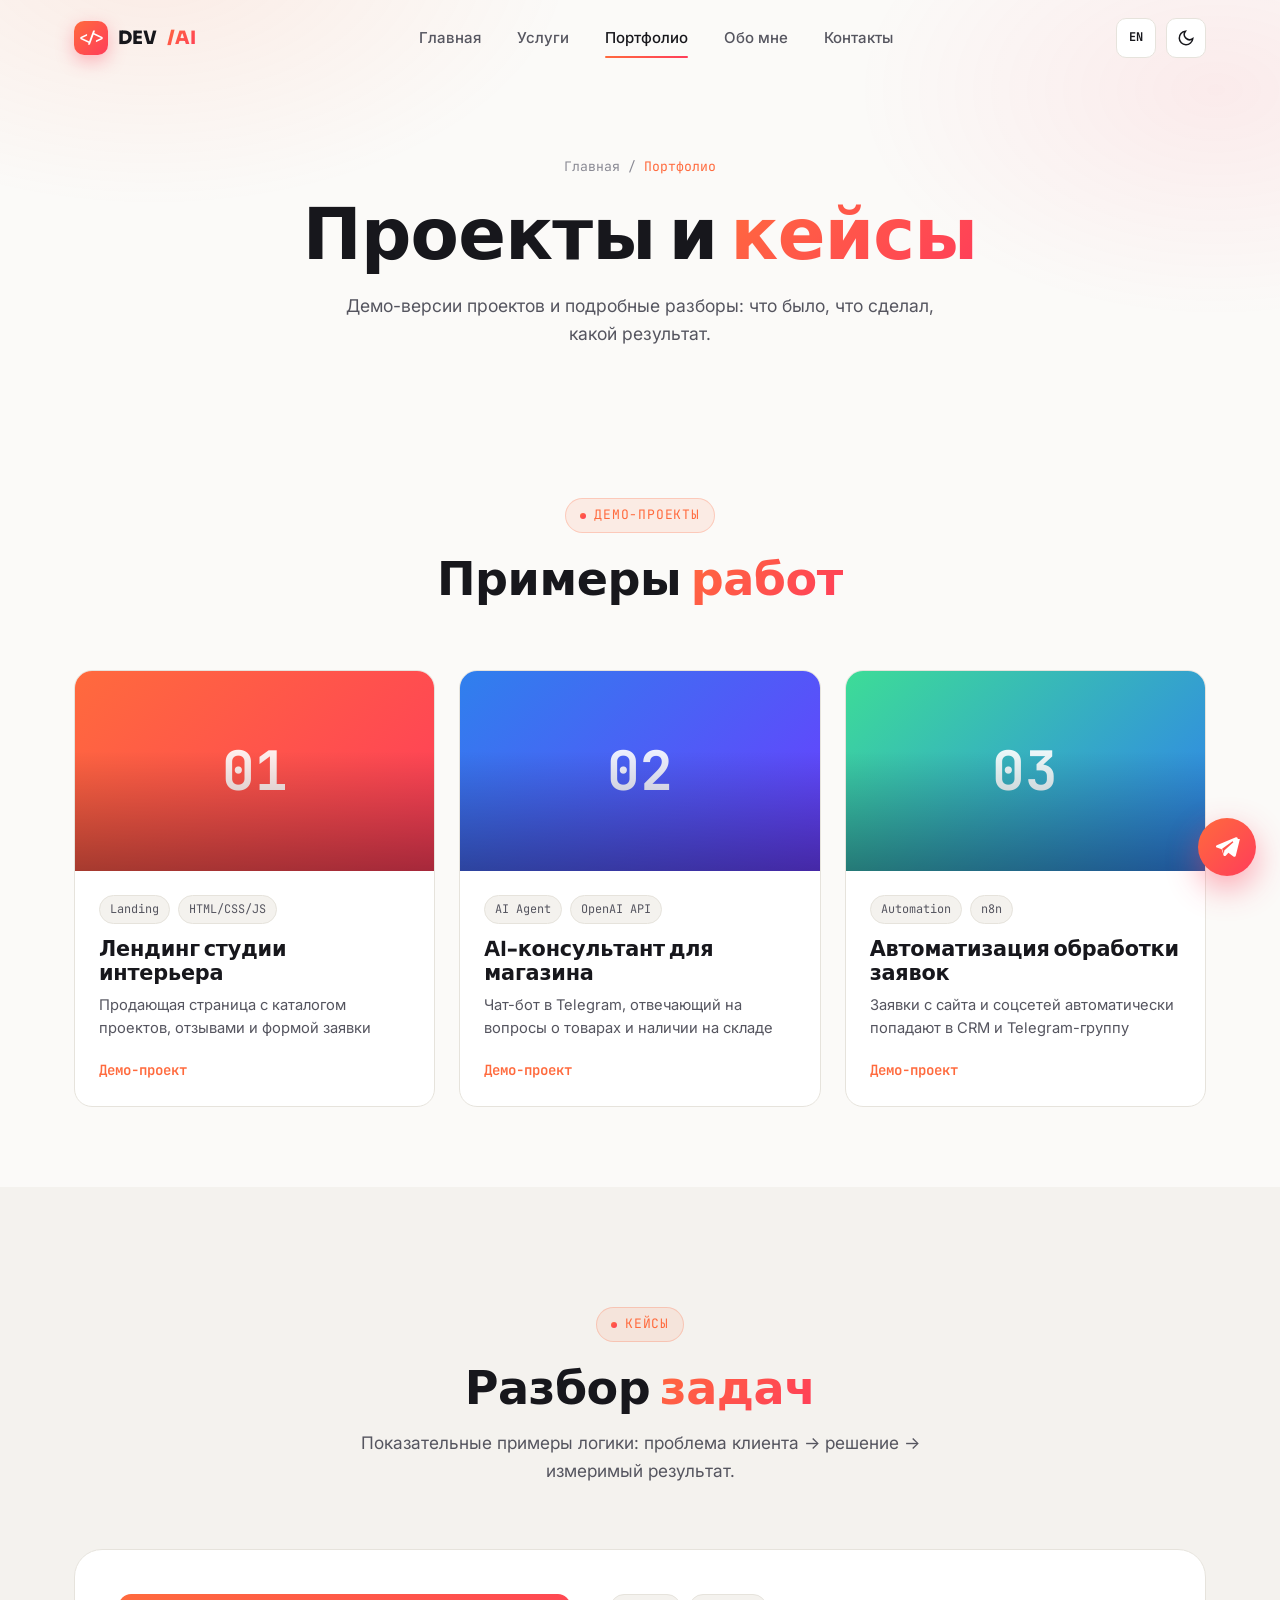
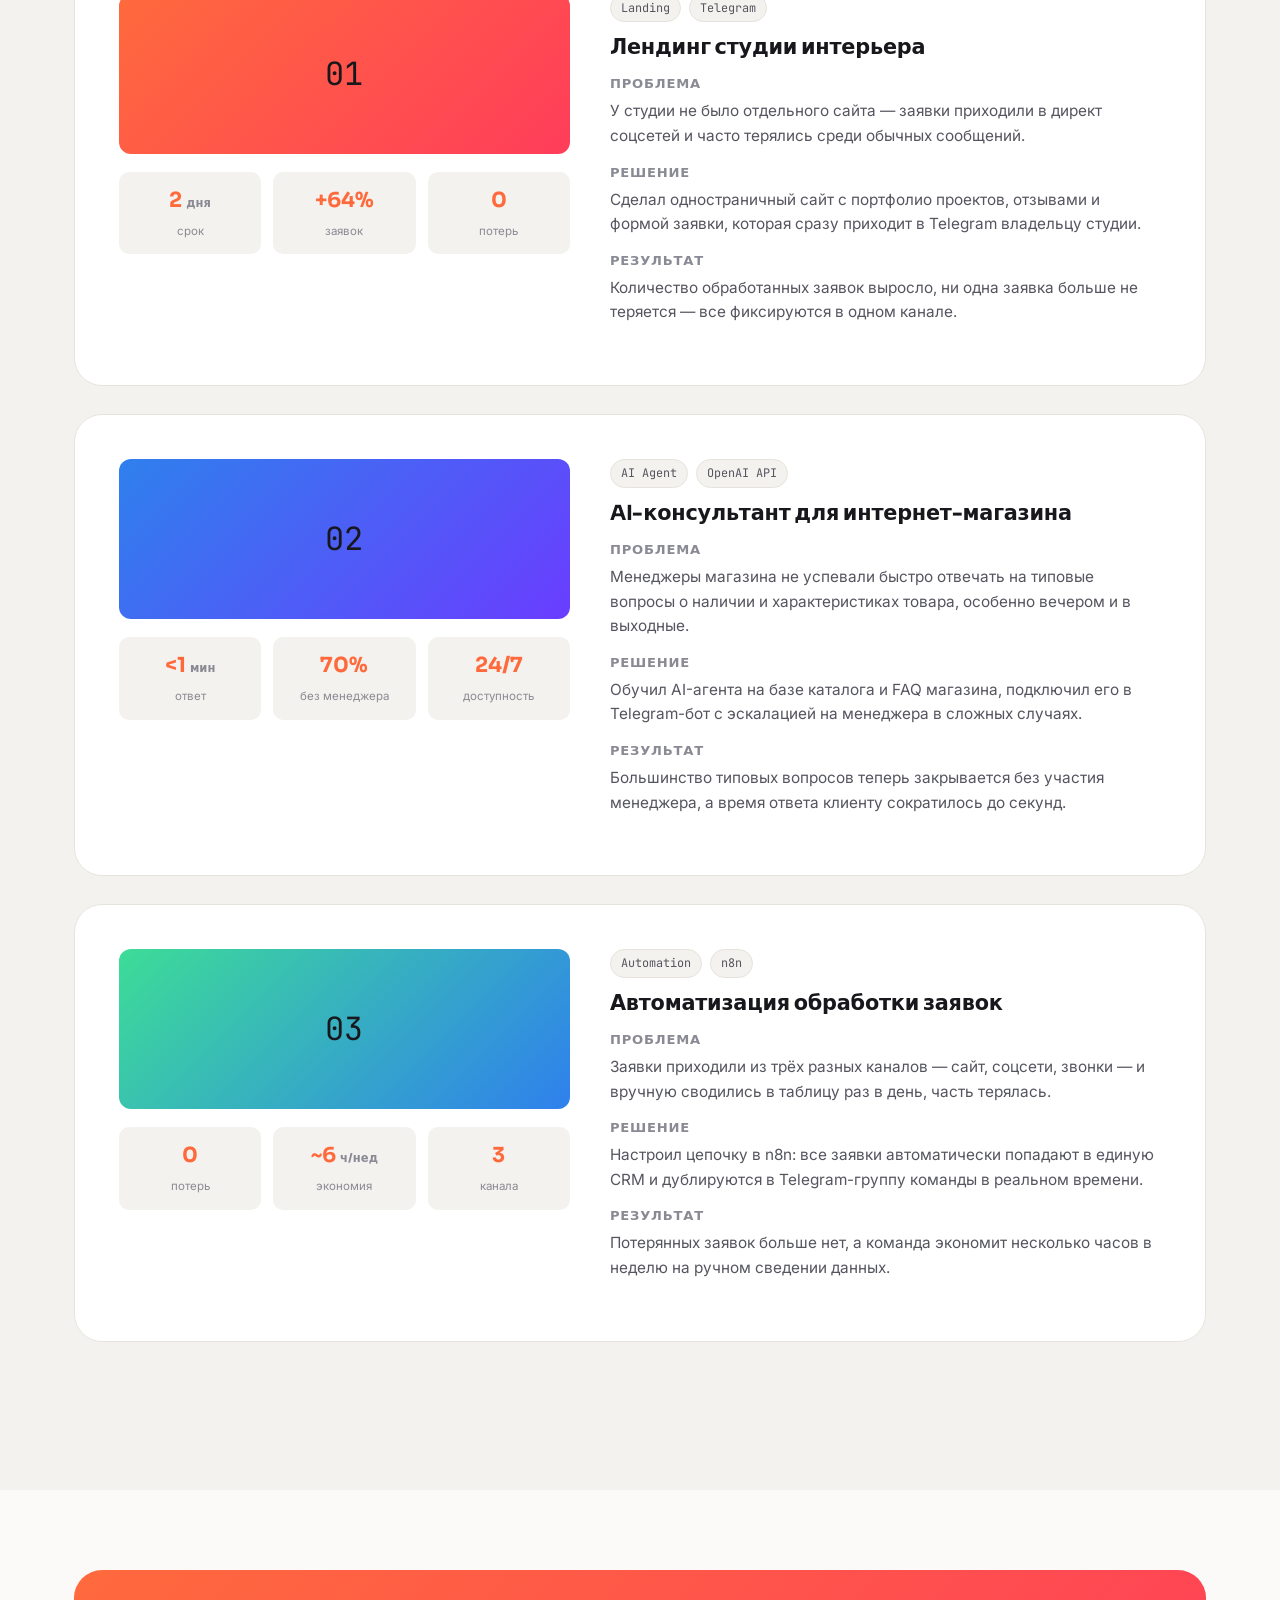
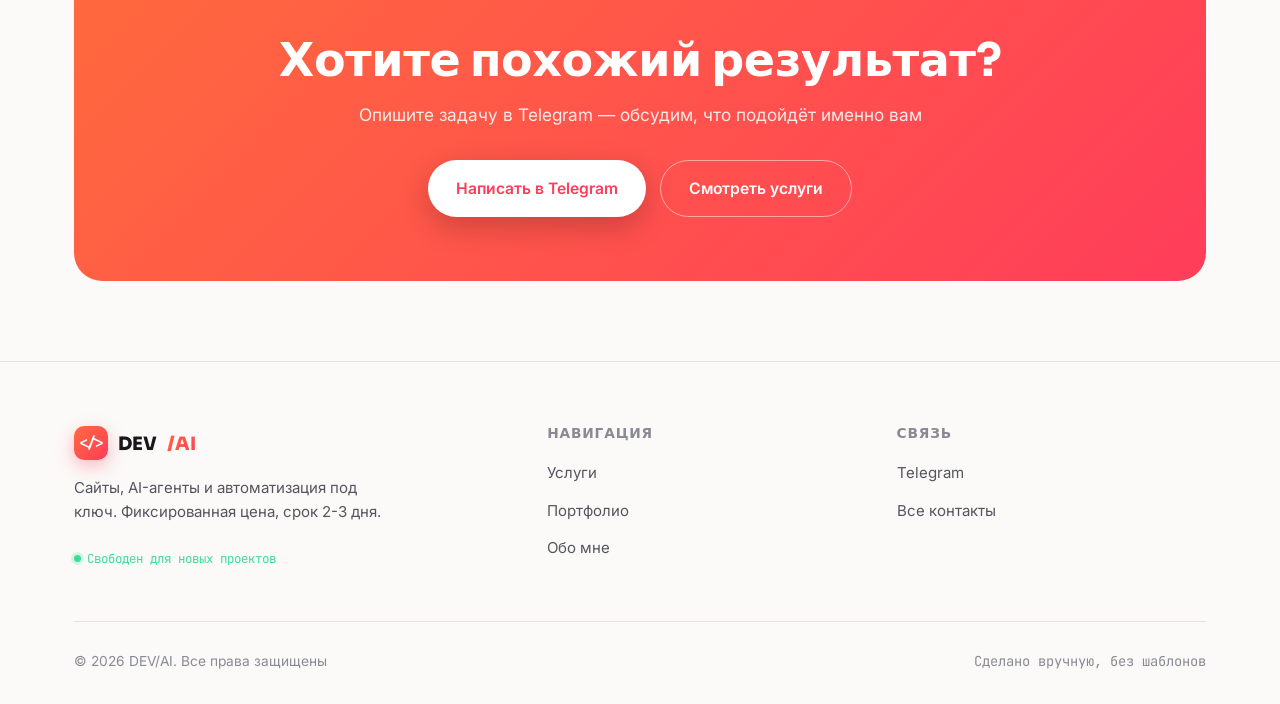
==== portfolio.html @ 5e4bbd4a "Add files via upload" ====
<!DOCTYPE html>
<html lang="ru">
<head>
<meta charset="UTF-8">
<meta name="viewport" content="width=device-width, initial-scale=1.0">
<title data-title-ru="Портфолио | Проекты и кейсы" data-title-en="Portfolio | Projects & Case Studies">Портфолио | Проекты и кейсы</title>
<meta name="description" content="Демо-проекты и кейсы: лендинги, AI-агенты и автоматизация. Что было — что сделали — какой результат." data-desc-ru="Демо-проекты и кейсы: лендинги, AI-агенты и автоматизация. Что было — что сделали — какой результат." data-desc-en="Demo projects and case studies: landing pages, AI agents and automation. Before, solution, and result.">
<meta property="og:title" content="Портфолио проектов">
<meta property="og:description" content="Лендинги, AI-агенты и автоматизация — с результатами.">
<meta property="og:type" content="website">
<meta property="og:image" content="favicon.svg">
<link rel="icon" href="favicon.svg" type="image/svg+xml">
<link rel="preconnect" href="https://fonts.googleapis.com">
<link rel="preconnect" href="https://fonts.gstatic.com" crossorigin>
<link rel="stylesheet" href="style.css">
</head>
<body class="lang-ru">

<!-- ================= NAV ================= -->
<header class="nav">
  <div class="container nav-inner">
    <a href="index.html" class="logo"><span class="logo-mark">&lt;/&gt;</span>DEV<span class="text-gradient">/AI</span></a>
    <nav class="nav-links">
      <a href="index.html"><span data-lang-block class="lang-ru">Главная</span><span data-lang-block class="lang-en">Home</span></a>
      <a href="services.html"><span data-lang-block class="lang-ru">Услуги</span><span data-lang-block class="lang-en">Services</span></a>
      <a href="portfolio.html" class="active"><span data-lang-block class="lang-ru">Портфолио</span><span data-lang-block class="lang-en">Portfolio</span></a>
      <a href="about.html"><span data-lang-block class="lang-ru">Обо мне</span><span data-lang-block class="lang-en">About</span></a>
      <a href="contacts.html"><span data-lang-block class="lang-ru">Контакты</span><span data-lang-block class="lang-en">Contacts</span></a>
    </nav>
    <div class="nav-actions">
      <button class="icon-btn" data-lang-toggle data-lang-btn aria-label="Switch language">EN</button>
      <button class="icon-btn" data-theme-toggle aria-label="Switch theme">
        <svg class="theme-icon-dark" viewBox="0 0 24 24" fill="none" stroke="currentColor" stroke-width="2"><circle cx="12" cy="12" r="4"/><path d="M12 2v2M12 20v2M4.9 4.9l1.4 1.4M17.7 17.7l1.4 1.4M2 12h2M20 12h2M4.9 19.1l1.4-1.4M17.7 6.3l1.4-1.4"/></svg>
        <svg class="theme-icon-light" viewBox="0 0 24 24" fill="none" stroke="currentColor" stroke-width="2"><path d="M21 12.8A9 9 0 1 1 11.2 3 7 7 0 0 0 21 12.8Z"/></svg>
      </button>
      <button class="icon-btn burger" aria-label="Menu">
        <svg viewBox="0 0 24 24" fill="none" stroke="currentColor" stroke-width="2"><path d="M4 7h16M4 12h16M4 17h16"/></svg>
      </button>
    </div>
  </div>
</header>

<div class="mobile-menu">
  <a href="index.html"><span data-lang-block class="lang-ru">Главная</span><span data-lang-block class="lang-en">Home</span></a>
  <a href="services.html"><span data-lang-block class="lang-ru">Услуги</span><span data-lang-block class="lang-en">Services</span></a>
  <a href="portfolio.html"><span data-lang-block class="lang-ru">Портфолио</span><span data-lang-block class="lang-en">Portfolio</span></a>
  <a href="about.html"><span data-lang-block class="lang-ru">Обо мне</span><span data-lang-block class="lang-en">About</span></a>
  <a href="contacts.html"><span data-lang-block class="lang-ru">Контакты</span><span data-lang-block class="lang-en">Contacts</span></a>
  <a href="#" class="btn btn-primary btn-block" data-telegram-link>
    <span data-lang-block class="lang-ru">Написать в Telegram</span><span data-lang-block class="lang-en">Message on Telegram</span>
  </a>
</div>

<!-- ================= PAGE HERO ================= -->
<section class="page-hero">
  <div class="container">
    <div class="breadcrumb"><span data-lang-block class="lang-ru">Главная</span><span data-lang-block class="lang-en">Home</span> / <span class="accent"><span data-lang-block class="lang-ru">Портфолио</span><span data-lang-block class="lang-en">Portfolio</span></span></div>
    <h1><span data-lang-block class="lang-ru">Проекты и <span class="text-gradient">кейсы</span></span><span data-lang-block class="lang-en">Projects & <span class="text-gradient">case studies</span></span></h1>
    <p><span data-lang-block class="lang-ru">Демо-версии проектов и подробные разборы: что было, что сделал, какой результат.</span><span data-lang-block class="lang-en">Demo versions of projects and detailed breakdowns: the problem, the solution, the result.</span></p>
  </div>
</section>

<!-- ================= DEMO PROJECTS ================= -->
<section class="section section-tight">
  <div class="container">
    <div class="section-head" data-reveal>
      <div class="eyebrow"><span data-lang-block class="lang-ru">Демо-проекты</span><span data-lang-block class="lang-en">Demo projects</span></div>
      <h2><span data-lang-block class="lang-ru">Примеры <span class="text-gradient">работ</span></span><span data-lang-block class="lang-en">Examples of <span class="text-gradient">work</span></span></h2>
    </div>
    <div class="grid-3">
      <div class="portfolio-card" data-reveal>
        <div class="portfolio-thumb thumb-1"><span class="glyph">01</span></div>
        <div class="portfolio-body">
          <div class="tag-row"><span class="tag">Landing</span><span class="tag">HTML/CSS/JS</span></div>
          <h3><span data-lang-block class="lang-ru">Лендинг студии интерьера</span><span data-lang-block class="lang-en">Interior studio landing</span></h3>
          <p><span data-lang-block class="lang-ru">Продающая страница с каталогом проектов, отзывами и формой заявки</span><span data-lang-block class="lang-en">A conversion page with a project catalog, reviews and a lead form</span></p>
          <span class="portfolio-link mono"><span data-lang-block class="lang-ru">Демо-проект</span><span data-lang-block class="lang-en">Demo project</span></span>
        </div>
      </div>
      <div class="portfolio-card" data-reveal>
        <div class="portfolio-thumb thumb-2"><span class="glyph">02</span></div>
        <div class="portfolio-body">
          <div class="tag-row"><span class="tag">AI Agent</span><span class="tag">OpenAI API</span></div>
          <h3><span data-lang-block class="lang-ru">AI-консультант для магазина</span><span data-lang-block class="lang-en">AI consultant for a shop</span></h3>
          <p><span data-lang-block class="lang-ru">Чат-бот в Telegram, отвечающий на вопросы о товарах и наличии на складе</span><span data-lang-block class="lang-en">A Telegram chatbot answering product and stock questions</span></p>
          <span class="portfolio-link mono"><span data-lang-block class="lang-ru">Демо-проект</span><span data-lang-block class="lang-en">Demo project</span></span>
        </div>
      </div>
      <div class="portfolio-card" data-reveal>
        <div class="portfolio-thumb thumb-3"><span class="glyph">03</span></div>
        <div class="portfolio-body">
          <div class="tag-row"><span class="tag">Automation</span><span class="tag">n8n</span></div>
          <h3><span data-lang-block class="lang-ru">Автоматизация обработки заявок</span><span data-lang-block class="lang-en">Lead processing automation</span></h3>
          <p><span data-lang-block class="lang-ru">Заявки с сайта и соцсетей автоматически попадают в CRM и Telegram-группу</span><span data-lang-block class="lang-en">Leads from the site and social media flow automatically into CRM and a Telegram group</span></p>
          <span class="portfolio-link mono"><span data-lang-block class="lang-ru">Демо-проект</span><span data-lang-block class="lang-en">Demo project</span></span>
        </div>
      </div>
    </div>
  </div>
</section>

<!-- ================= CASE STUDIES ================= -->
<section class="section" style="background:var(--bg-alt)">
  <div class="container">
    <div class="section-head" data-reveal>
      <div class="eyebrow"><span data-lang-block class="lang-ru">Кейсы</span><span data-lang-block class="lang-en">Case studies</span></div>
      <h2><span data-lang-block class="lang-ru">Разбор <span class="text-gradient">задач</span></span><span data-lang-block class="lang-en">Task <span class="text-gradient">breakdowns</span></span></h2>
      <p><span data-lang-block class="lang-ru">Показательные примеры логики: проблема клиента → решение → измеримый результат.</span><span data-lang-block class="lang-en">Representative examples of the approach: client problem → solution → measurable result.</span></p>
    </div>

    <div class="case" data-reveal>
      <div class="case-meta">
        <div class="case-thumb thumb-1"><span class="glyph mono" style="font-size:2rem">01</span></div>
        <div class="case-stats">
          <div><strong>2 <span data-lang-block class="lang-ru">дня</span><span data-lang-block class="lang-en">days</span></strong><span><span data-lang-block class="lang-ru">срок</span><span data-lang-block class="lang-en">timeline</span></span></div>
          <div><strong>+64%</strong><span><span data-lang-block class="lang-ru">заявок</span><span data-lang-block class="lang-en">leads</span></span></div>
          <div><strong>0</strong><span><span data-lang-block class="lang-ru">потерь</span><span data-lang-block class="lang-en">lost leads</span></span></div>
        </div>
      </div>
      <div>
        <div class="tag-row"><span class="tag">Landing</span><span class="tag">Telegram</span></div>
        <h3 style="margin-bottom:16px"><span data-lang-block class="lang-ru">Лендинг студии интерьера</span><span data-lang-block class="lang-en">Interior studio landing</span></h3>
        <div class="case-block">
          <h4><span data-lang-block class="lang-ru">Проблема</span><span data-lang-block class="lang-en">Problem</span></h4>
          <p><span data-lang-block class="lang-ru">У студии не было отдельного сайта — заявки приходили в директ соцсетей и часто терялись среди обычных сообщений.</span><span data-lang-block class="lang-en">The studio had no dedicated website — leads came through social media DMs and often got lost among regular messages.</span></p>
        </div>
        <div class="case-block">
          <h4><span data-lang-block class="lang-ru">Решение</span><span data-lang-block class="lang-en">Solution</span></h4>
          <p><span data-lang-block class="lang-ru">Сделал одностраничный сайт с портфолио проектов, отзывами и формой заявки, которая сразу приходит в Telegram владельцу студии.</span><span data-lang-block class="lang-en">Built a one-page site with a project portfolio, reviews and a lead form that sends straight to the owner's Telegram.</span></p>
        </div>
        <div class="case-block">
          <h4><span data-lang-block class="lang-ru">Результат</span><span data-lang-block class="lang-en">Result</span></h4>
          <p><span data-lang-block class="lang-ru">Количество обработанных заявок выросло, ни одна заявка больше не теряется — все фиксируются в одном канале.</span><span data-lang-block class="lang-en">The number of processed leads grew, and none get lost anymore — everything lands in one channel.</span></p>
        </div>
      </div>
    </div>

    <div class="case" data-reveal>
      <div class="case-meta">
        <div class="case-thumb thumb-2"><span class="glyph mono" style="font-size:2rem">02</span></div>
        <div class="case-stats">
          <div><strong>&lt;1 <span data-lang-block class="lang-ru">мин</span><span data-lang-block class="lang-en">min</span></strong><span><span data-lang-block class="lang-ru">ответ</span><span data-lang-block class="lang-en">response</span></span></div>
          <div><strong>70%</strong><span><span data-lang-block class="lang-ru">без менеджера</span><span data-lang-block class="lang-en">no agent needed</span></span></div>
          <div><strong>24/7</strong><span><span data-lang-block class="lang-ru">доступность</span><span data-lang-block class="lang-en">availability</span></span></div>
        </div>
      </div>
      <div>
        <div class="tag-row"><span class="tag">AI Agent</span><span class="tag">OpenAI API</span></div>
        <h3 style="margin-bottom:16px"><span data-lang-block class="lang-ru">AI-консультант для интернет-магазина</span><span data-lang-block class="lang-en">AI consultant for an online shop</span></h3>
        <div class="case-block">
          <h4><span data-lang-block class="lang-ru">Проблема</span><span data-lang-block class="lang-en">Problem</span></h4>
          <p><span data-lang-block class="lang-ru">Менеджеры магазина не успевали быстро отвечать на типовые вопросы о наличии и характеристиках товара, особенно вечером и в выходные.</span><span data-lang-block class="lang-en">The shop's staff couldn't keep up with typical questions about stock and product specs, especially evenings and weekends.</span></p>
        </div>
        <div class="case-block">
          <h4><span data-lang-block class="lang-ru">Решение</span><span data-lang-block class="lang-en">Solution</span></h4>
          <p><span data-lang-block class="lang-ru">Обучил AI-агента на базе каталога и FAQ магазина, подключил его в Telegram-бот с эскалацией на менеджера в сложных случаях.</span><span data-lang-block class="lang-en">Trained an AI agent on the shop's catalog and FAQ, connected it to a Telegram bot with escalation to a human for edge cases.</span></p>
        </div>
        <div class="case-block">
          <h4><span data-lang-block class="lang-ru">Результат</span><span data-lang-block class="lang-en">Result</span></h4>
          <p><span data-lang-block class="lang-ru">Большинство типовых вопросов теперь закрывается без участия менеджера, а время ответа клиенту сократилось до секунд.</span><span data-lang-block class="lang-en">Most routine questions are now handled without a human, and reply time dropped to seconds.</span></p>
        </div>
      </div>
    </div>

    <div class="case" data-reveal>
      <div class="case-meta">
        <div class="case-thumb thumb-3"><span class="glyph mono" style="font-size:2rem">03</span></div>
        <div class="case-stats">
          <div><strong>0</strong><span><span data-lang-block class="lang-ru">потерь</span><span data-lang-block class="lang-en">lost leads</span></span></div>
          <div><strong>~6 <span data-lang-block class="lang-ru">ч/нед</span><span data-lang-block class="lang-en">hrs/wk</span></strong><span><span data-lang-block class="lang-ru">экономия</span><span data-lang-block class="lang-en">saved</span></span></div>
          <div><strong>3</strong><span><span data-lang-block class="lang-ru">канала</span><span data-lang-block class="lang-en">channels</span></span></div>
        </div>
      </div>
      <div>
        <div class="tag-row"><span class="tag">Automation</span><span class="tag">n8n</span></div>
        <h3 style="margin-bottom:16px"><span data-lang-block class="lang-ru">Автоматизация обработки заявок</span><span data-lang-block class="lang-en">Lead processing automation</span></h3>
        <div class="case-block">
          <h4><span data-lang-block class="lang-ru">Проблема</span><span data-lang-block class="lang-en">Problem</span></h4>
          <p><span data-lang-block class="lang-ru">Заявки приходили из трёх разных каналов — сайт, соцсети, звонки — и вручную сводились в таблицу раз в день, часть терялась.</span><span data-lang-block class="lang-en">Leads came in from three separate channels — website, social media, calls — and were manually compiled once a day, some got lost.</span></p>
        </div>
        <div class="case-block">
          <h4><span data-lang-block class="lang-ru">Решение</span><span data-lang-block class="lang-en">Solution</span></h4>
          <p><span data-lang-block class="lang-ru">Настроил цепочку в n8n: все заявки автоматически попадают в единую CRM и дублируются в Telegram-группу команды в реальном времени.</span><span data-lang-block class="lang-en">Built an n8n workflow: all leads automatically land in one CRM and are mirrored to the team's Telegram group in real time.</span></p>
        </div>
        <div class="case-block">
          <h4><span data-lang-block class="lang-ru">Результат</span><span data-lang-block class="lang-en">Result</span></h4>
          <p><span data-lang-block class="lang-ru">Потерянных заявок больше нет, а команда экономит несколько часов в неделю на ручном сведении данных.</span><span data-lang-block class="lang-en">No more lost leads, and the team saves several hours a week on manual data entry.</span></p>
        </div>
      </div>
    </div>

  </div>
</section>

<!-- ================= CTA ================= -->
<section class="section section-tight">
  <div class="container">
    <div class="cta-band" data-reveal>
      <h2><span data-lang-block class="lang-ru">Хотите похожий результат?</span><span data-lang-block class="lang-en">Want a similar result?</span></h2>
      <p><span data-lang-block class="lang-ru">Опишите задачу в Telegram — обсудим, что подойдёт именно вам</span><span data-lang-block class="lang-en">Describe your task on Telegram — let's find what fits you</span></p>
      <div class="cta-actions">
        <a href="#" class="btn btn-primary" data-telegram-link>
          <span data-lang-block class="lang-ru">Написать в Telegram</span><span data-lang-block class="lang-en">Message on Telegram</span>
        </a>
        <a href="services.html" class="btn btn-ghost"><span data-lang-block class="lang-ru">Смотреть услуги</span><span data-lang-block class="lang-en">View services</span></a>
      </div>
    </div>
  </div>
</section>

<!-- ================= FOOTER ================= -->
<footer class="footer">
  <div class="container">
    <div class="footer-top">
      <div class="footer-brand">
        <a href="index.html" class="logo"><span class="logo-mark">&lt;/&gt;</span>DEV<span class="text-gradient">/AI</span></a>
        <p><span data-lang-block class="lang-ru">Сайты, AI-агенты и автоматизация под ключ. Фиксированная цена, срок 2-3 дня.</span><span data-lang-block class="lang-en">End-to-end websites, AI agents and automation. Fixed price, 2-3 day delivery.</span></p>
        <span class="badge-live"><span data-lang-block class="lang-ru">Свободен для новых проектов</span><span data-lang-block class="lang-en">Available for new projects</span></span>
      </div>
      <div>
        <h4><span data-lang-block class="lang-ru">Навигация</span><span data-lang-block class="lang-en">Navigation</span></h4>
        <ul>
          <li><a href="services.html"><span data-lang-block class="lang-ru">Услуги</span><span data-lang-block class="lang-en">Services</span></a></li>
          <li><a href="portfolio.html"><span data-lang-block class="lang-ru">Портфолио</span><span data-lang-block class="lang-en">Portfolio</span></a></li>
          <li><a href="about.html"><span data-lang-block class="lang-ru">Обо мне</span><span data-lang-block class="lang-en">About</span></a></li>
        </ul>
      </div>
      <div>
        <h4><span data-lang-block class="lang-ru">Связь</span><span data-lang-block class="lang-en">Contact</span></h4>
        <ul>
          <li><a href="#" data-telegram-link>Telegram</a></li>
          <li><a href="contacts.html"><span data-lang-block class="lang-ru">Все контакты</span><span data-lang-block class="lang-en">All contacts</span></a></li>
        </ul>
      </div>
    </div>
    <div class="footer-bottom">
      <span>© <span data-year>2026</span> DEV/AI. <span data-lang-block class="lang-ru">Все права защищены</span><span data-lang-block class="lang-en">All rights reserved</span></span>
      <span class="mono"><span data-lang-block class="lang-ru">Сделано вручную, без шаблонов</span><span data-lang-block class="lang-en">Handcrafted, no templates</span></span>
    </div>
  </div>
</footer>

<!-- ================= TELEGRAM FAB + CHAT ================= -->
<a href="#" class="fab-telegram" data-chat-toggle aria-label="Chat">
  <svg viewBox="0 0 24 24" fill="currentColor"><path d="M21.9 4.6c.3-1-.7-1.9-1.7-1.5L2.6 10.3c-1 .4-1 1.8 0 2.2l4.5 1.5 1.7 5.6c.3.9 1.4 1.1 2 .4l2.5-2.6 4.6 3.4c.8.6 2 .2 2.2-.8l3.8-15.4Zm-4 3-8.4 7.6-.4 3.6-1.6-5.3 9.6-6.8c.3-.2.6.2.3.5Z"/></svg>
</a>
<div class="chat-panel" data-chat-panel>
  <div class="chat-head">
    <div class="chat-avatar">AI</div>
    <div>
      <strong><span data-lang-block class="lang-ru">Быстрый вопрос?</span><span data-lang-block class="lang-en">Quick question?</span></strong>
      <small><span data-lang-block class="lang-ru">Обычно отвечаю в течение часа</span><span data-lang-block class="lang-en">Usually reply within an hour</span></small>
    </div>
    <button data-chat-close style="margin-left:auto;font-size:20px;line-height:1">×</button>
  </div>
  <div class="chat-body">
    <div class="chat-msg"><span data-lang-block class="lang-ru">Привет! Расскажите пару слов о задаче — и я отвечу в Telegram.</span><span data-lang-block class="lang-en">Hi! Tell me a bit about your task and I'll reply on Telegram.</span></div>
  </div>
  <form class="chat-form" data-chat-form>
    <textarea data-chat-input placeholder="..." required></textarea>
    <button type="submit" aria-label="Send">
      <svg viewBox="0 0 24 24" fill="none" stroke="currentColor" stroke-width="2"><path d="M22 2 11 13M22 2l-7 20-4-9-9-4 20-7Z"/></svg>
    </button>
  </form>
</div>

<script src="app.js" defer></script>
</body>
</html>
---- style.css ----
/* ==========================================================================
   DEV/AI PORTFOLIO — DESIGN SYSTEM
   ========================================================================== */

/* ---------- Fonts ---------- */
@import url('https://fonts.googleapis.com/css2?family=Inter:wght@400;500;600;700&family=Sora:wght@600;700;800&family=JetBrains+Mono:wght@400;500;600&display=swap');

/* ---------- Reset ---------- */
*, *::before, *::after { box-sizing: border-box; margin: 0; padding: 0; }
html { scroll-behavior: smooth; overflow-x: hidden; }
img, svg { display: block; max-width: 100%; }
a { color: inherit; text-decoration: none; }
button { font: inherit; color: inherit; background: none; border: none; cursor: pointer; }
ul { list-style: none; }
input, textarea { font: inherit; color: inherit; }

/* ---------- Tokens ---------- */
:root {
  --bg: #0a0a0d;
  --bg-alt: #0f0f14;
  --surface: #16161d;
  --surface-2: #1c1c25;
  --border: #2a2a35;
  --text: #f2f2f5;
  --text-dim: #a6a6b3;
  --text-faint: #6f6f7d;
  --accent: #ff6a3d;
  --accent-2: #ff3d5a;
  --accent-soft: rgba(255, 106, 61, 0.12);
  --gradient: linear-gradient(135deg, #ff6a3d 0%, #ff3d5a 100%);
  --success: #3ddc97;
  --shadow: 0 20px 60px rgba(0, 0, 0, 0.45);
  --shadow-sm: 0 8px 24px rgba(0, 0, 0, 0.3);
  --radius: 18px;
  --radius-sm: 12px;
  --radius-lg: 28px;
  --container: 1180px;
  --ff-body: 'Inter', system-ui, sans-serif;
  --ff-head: 'Sora', system-ui, sans-serif;
  --ff-mono: 'JetBrains Mono', monospace;
  --ease: cubic-bezier(0.16, 1, 0.3, 1);
}

:root[data-theme="light"] {
  --bg: #fbfaf8;
  --bg-alt: #f4f2ee;
  --surface: #ffffff;
  --surface-2: #f4f2ee;
  --border: #e6e3dc;
  --text: #17171c;
  --text-dim: #55555f;
  --text-faint: #8a8a94;
  --accent-soft: rgba(255, 106, 61, 0.1);
  --shadow: 0 20px 60px rgba(20, 15, 10, 0.1);
  --shadow-sm: 0 8px 24px rgba(20, 15, 10, 0.06);
}

@media (prefers-color-scheme: light) {
  :root:not([data-theme="dark"]) {
    --bg: #fbfaf8;
    --bg-alt: #f4f2ee;
    --surface: #ffffff;
    --surface-2: #f4f2ee;
    --border: #e6e3dc;
    --text: #17171c;
    --text-dim: #55555f;
    --text-faint: #8a8a94;
    --accent-soft: rgba(255, 106, 61, 0.1);
    --shadow: 0 20px 60px rgba(20, 15, 10, 0.1);
    --shadow-sm: 0 8px 24px rgba(20, 15, 10, 0.06);
  }
}

body {
  background: var(--bg);
  color: var(--text);
  font-family: var(--ff-body);
  line-height: 1.6;
  -webkit-font-smoothing: antialiased;
  transition: background 0.3s var(--ease), color 0.3s var(--ease);
}

body::before {
  content: "";
  position: fixed;
  inset: 0;
  z-index: -1;
  background:
    radial-gradient(700px 420px at 12% -5%, var(--accent-soft), transparent 60%),
    radial-gradient(600px 380px at 95% 10%, rgba(255, 61, 90, 0.08), transparent 60%);
  pointer-events: none;
}

/* ---------- Language toggle ---------- */
[data-lang-block] { display: none; }
body.lang-ru [data-lang-block].lang-ru { display: block; }
body.lang-en [data-lang-block].lang-en { display: block; }
span[data-lang-block].lang-ru, span[data-lang-block].lang-en { display: none; }
body.lang-ru span[data-lang-block].lang-ru { display: inline; }
body.lang-en span[data-lang-block].lang-en { display: inline; }

/* ---------- Layout helpers ---------- */
.container {
  width: 100%;
  max-width: var(--container);
  margin: 0 auto;
  padding: 0 24px;
}
.section { padding: 120px 0; position: relative; }
.section-tight { padding: 80px 0; }
@media (max-width: 900px) { .section { padding: 88px 0; } }
@media (max-width: 600px) { .section { padding: 64px 0; } .section-tight { padding: 56px 0; } }

.eyebrow {
  display: inline-flex;
  align-items: center;
  gap: 8px;
  font-family: var(--ff-mono);
  font-size: 13px;
  letter-spacing: 0.06em;
  text-transform: uppercase;
  color: var(--accent);
  background: var(--accent-soft);
  border: 1px solid rgba(255, 106, 61, 0.25);
  padding: 6px 14px;
  border-radius: 999px;
  margin-bottom: 20px;
}
.eyebrow::before {
  content: "";
  width: 6px; height: 6px;
  border-radius: 50%;
  background: var(--gradient);
}

h1, h2, h3, h4 {
  font-family: var(--ff-head);
  font-weight: 700;
  line-height: 1.15;
  letter-spacing: -0.01em;
}
h1 { font-size: clamp(2.4rem, 5.5vw, 4.4rem); font-weight: 800; }
h2 { font-size: clamp(2rem, 3.6vw, 2.9rem); }
h3 { font-size: 1.3rem; }
.section-head { max-width: 640px; margin: 0 auto 64px; text-align: center; }
.section-head p { color: var(--text-dim); font-size: 1.08rem; margin-top: 14px; }
.text-gradient {
  background: var(--gradient);
  -webkit-background-clip: text;
  background-clip: text;
  color: transparent;
}
.lede { color: var(--text-dim); font-size: 1.15rem; max-width: 560px; }
.mono { font-family: var(--ff-mono); }

/* ---------- Buttons ---------- */
.btn {
  display: inline-flex;
  align-items: center;
  justify-content: center;
  gap: 10px;
  padding: 15px 28px;
  border-radius: 999px;
  font-weight: 600;
  font-size: 0.98rem;
  cursor: pointer;
  transition: transform 0.25s var(--ease), box-shadow 0.25s var(--ease), background 0.25s var(--ease), border-color .25s var(--ease);
  white-space: nowrap;
}
.btn-primary {
  background: var(--gradient);
  color: #fff;
  box-shadow: 0 10px 30px rgba(255, 61, 90, 0.28);
}
.btn-primary:hover { transform: translateY(-2px); box-shadow: 0 16px 36px rgba(255, 61, 90, 0.4); }
.btn-ghost {
  background: transparent;
  border: 1px solid var(--border);
  color: var(--text);
}
.btn-ghost:hover { border-color: var(--accent); background: var(--accent-soft); transform: translateY(-2px); }
.btn-sm { padding: 10px 20px; font-size: 0.88rem; }
.btn-block { width: 100%; }

/* ---------- Nav ---------- */
.nav {
  position: fixed;
  top: 0; left: 0; right: 0;
  z-index: 200;
  padding: 18px 0;
  transition: background 0.3s var(--ease), border-color 0.3s var(--ease), padding 0.3s var(--ease);
  border-bottom: 1px solid transparent;
}
.nav.scrolled {
  background: color-mix(in srgb, var(--bg) 82%, transparent);
  backdrop-filter: blur(16px) saturate(140%);
  border-bottom-color: var(--border);
  padding: 12px 0;
}
.nav-inner { display: flex; align-items: center; justify-content: space-between; gap: 20px; }
.logo { font-family: var(--ff-head); font-weight: 800; font-size: 1.15rem; display: flex; align-items: center; gap: 10px; }
.logo-mark {
  width: 34px; height: 34px; border-radius: 10px;
  background: var(--gradient);
  display: flex; align-items: center; justify-content: center;
  color: #fff; font-family: var(--ff-mono); font-weight: 700; font-size: 15px;
  box-shadow: 0 6px 18px rgba(255, 61, 90, 0.35);
}
.nav-links { display: flex; align-items: center; gap: 36px; }
.nav-links a {
  font-size: 0.94rem; font-weight: 500; color: var(--text-dim);
  position: relative; transition: color 0.2s;
}
.nav-links a:hover, .nav-links a.active { color: var(--text); }
.nav-links a.active::after {
  content: ""; position: absolute; left: 0; right: 0; bottom: -8px; height: 2px;
  background: var(--gradient); border-radius: 2px;
}
.nav-actions { display: flex; align-items: center; gap: 10px; }
.icon-btn {
  width: 40px; height: 40px; border-radius: 10px;
  display: flex; align-items: center; justify-content: center;
  border: 1px solid var(--border); background: var(--surface);
  transition: border-color 0.2s, transform 0.2s, background 0.2s;
  font-family: var(--ff-mono); font-size: 12px; font-weight: 700;
}
.icon-btn:hover { border-color: var(--accent); transform: translateY(-1px); }
.icon-btn svg { width: 18px; height: 18px; }
.theme-icon-dark, .theme-icon-light { display: none; }
:root[data-theme="dark"] .theme-icon-dark { display: block; }
:root[data-theme="light"] .theme-icon-light { display: block; }
.burger { display: none; }

/* ---------- Mobile nav ---------- */
.mobile-menu {
  position: fixed; inset: 0; z-index: 190;
  background: var(--bg);
  display: flex; flex-direction: column;
  padding: 100px 28px 40px;
  transform: translateY(-100%);
  transition: transform 0.4s var(--ease);
}
.mobile-menu.open { transform: translateY(0); }
.mobile-menu a { font-family: var(--ff-head); font-size: 1.7rem; font-weight: 700; padding: 14px 0; border-bottom: 1px solid var(--border); }
.mobile-menu .btn { margin-top: 28px; }

@media (max-width: 860px) {
  .nav-links { display: none; }
  .burger { display: flex; }
}

/* ---------- Hero ---------- */
.hero { padding: 168px 0 100px; }
.hero-grid { display: grid; grid-template-columns: 1.15fr 0.85fr; gap: 60px; align-items: center; }
.hero h1 { margin-bottom: 22px; }
.hero-sub { color: var(--text-dim); font-size: 1.18rem; max-width: 520px; margin-bottom: 36px; }
.hero-actions { display: flex; gap: 14px; flex-wrap: wrap; margin-bottom: 52px; }
.hero-stats { display: grid; grid-template-columns: repeat(3, auto); gap: 36px; }
.stat-num { font-family: var(--ff-head); font-size: 2.1rem; font-weight: 800; color: var(--text); }
.stat-label { font-size: 0.86rem; color: var(--text-faint); margin-top: 2px; }

.hero-card {
  background: var(--surface);
  border: 1px solid var(--border);
  border-radius: var(--radius-lg);
  padding: 28px;
  box-shadow: var(--shadow);
  position: relative;
}
.hero-card-top { display: flex; align-items: center; gap: 10px; margin-bottom: 22px; }
.dot { width: 10px; height: 10px; border-radius: 50%; }
.dot.red { background: #ff5f57; } .dot.yellow { background: #febc2e; } .dot.green { background: #28c840; }
.hero-card pre {
  font-family: var(--ff-mono); font-size: 13px; line-height: 1.9; color: var(--text-dim);
  overflow-x: auto;
}
.hero-card pre .k { color: var(--accent); } .hero-card pre .s { color: var(--success); } .hero-card pre .c { color: var(--text-faint); }
.hero-badge {
  position: absolute; bottom: -18px; right: 24px;
  background: var(--gradient); color: #fff;
  padding: 10px 18px; border-radius: 999px;
  font-family: var(--ff-mono); font-size: 13px; font-weight: 600;
  box-shadow: 0 10px 30px rgba(255, 61, 90, 0.35);
}

@media (max-width: 980px) {
  .hero { padding: 140px 0 70px; }
  .hero-grid { grid-template-columns: 1fr; }
  .hero-card { order: -1; }
  .hero-stats { grid-template-columns: repeat(3, 1fr); gap: 18px; }
}

/* ---------- Trust bar ---------- */
.trust-bar { border-top: 1px solid var(--border); border-bottom: 1px solid var(--border); padding: 30px 0; }
.trust-row { display: flex; align-items: center; justify-content: space-between; flex-wrap: wrap; gap: 20px; color: var(--text-faint); }
.trust-row span { font-family: var(--ff-mono); font-size: 0.85rem; letter-spacing: 0.02em; }

/* ---------- Cards grid ---------- */
.grid-3 { display: grid; grid-template-columns: repeat(3, 1fr); gap: 24px; }
.grid-2 { display: grid; grid-template-columns: repeat(2, 1fr); gap: 24px; }
@media (max-width: 900px) { .grid-3 { grid-template-columns: 1fr; } .grid-2 { grid-template-columns: 1fr; } }

.card {
  background: var(--surface);
  border: 1px solid var(--border);
  border-radius: var(--radius);
  padding: 34px;
  transition: transform 0.3s var(--ease), border-color 0.3s var(--ease), box-shadow 0.3s var(--ease);
}
.card:hover { transform: translateY(-6px); border-color: rgba(255, 106, 61, 0.35); box-shadow: var(--shadow-sm); }
.card-icon {
  width: 52px; height: 52px; border-radius: 14px;
  background: var(--accent-soft); color: var(--accent);
  display: flex; align-items: center; justify-content: center;
  margin-bottom: 22px; font-size: 22px;
}
.card h3 { margin-bottom: 10px; }
.card p { color: var(--text-dim); font-size: 0.98rem; }

/* ---------- Process ---------- */
.process { position: relative; }
.process-list { display: grid; grid-template-columns: repeat(3, 1fr); gap: 24px; counter-reset: step; }
.process-item { position: relative; padding-top: 8px; }
.process-num {
  font-family: var(--ff-mono); font-size: 3.2rem; font-weight: 700;
  background: var(--gradient); -webkit-background-clip: text; background-clip: text; color: transparent;
  opacity: 0.85; line-height: 1; margin-bottom: 14px;
}
.process-item h3 { margin-bottom: 10px; }
.process-item p { color: var(--text-dim); font-size: 0.96rem; }
@media (max-width: 900px) { .process-list { grid-template-columns: 1fr; gap: 36px; } }

/* ---------- Pricing / Services ---------- */
.price-card {
  background: var(--surface);
  border: 1px solid var(--border);
  border-radius: var(--radius);
  padding: 36px;
  display: flex; flex-direction: column;
  position: relative;
  transition: transform 0.3s var(--ease), border-color 0.3s var(--ease);
}
.price-card:hover { transform: translateY(-6px); border-color: rgba(255, 106, 61, 0.35); }
.price-card.featured { border-color: var(--accent); box-shadow: 0 20px 50px rgba(255, 61, 90, 0.18); }
.price-tag {
  position: absolute; top: -13px; right: 28px;
  background: var(--gradient); color: #fff; font-size: 12px; font-weight: 700;
  padding: 5px 14px; border-radius: 999px; letter-spacing: 0.03em; text-transform: uppercase;
}
.price-card .card-icon { margin-bottom: 18px; }
.price-card h3 { font-size: 1.4rem; margin-bottom: 6px; }
.price-card .price-desc { color: var(--text-dim); font-size: 0.94rem; margin-bottom: 22px; }
.price-value { font-family: var(--ff-head); font-size: 2.4rem; font-weight: 800; margin-bottom: 4px; }
.price-value span { font-size: 1rem; font-weight: 500; color: var(--text-faint); }
.price-sub { font-family: var(--ff-mono); font-size: 0.82rem; color: var(--accent); margin-bottom: 26px; }
.price-features { flex: 1; margin-bottom: 28px; }
.price-features li {
  display: flex; align-items: flex-start; gap: 10px;
  font-size: 0.94rem; color: var(--text-dim); padding: 8px 0;
  border-bottom: 1px dashed var(--border);
}
.price-features li:last-child { border-bottom: none; }
.price-features li svg { flex-shrink: 0; margin-top: 3px; color: var(--success); width: 16px; height: 16px; }

/* ---------- FAQ ---------- */
.faq-item {
  border: 1px solid var(--border);
  border-radius: var(--radius-sm);
  background: var(--surface);
  margin-bottom: 14px;
  overflow: hidden;
}
.faq-q {
  width: 100%; display: flex; align-items: center; justify-content: space-between;
  padding: 22px 26px; text-align: left; font-weight: 600; font-size: 1.02rem;
}
.faq-q .plus { font-size: 22px; color: var(--accent); transition: transform 0.3s var(--ease); flex-shrink: 0; margin-left: 16px; }
.faq-item.open .faq-q .plus { transform: rotate(45deg); }
.faq-a { max-height: 0; overflow: hidden; transition: max-height 0.35s var(--ease); }
.faq-a-inner { padding: 0 26px 22px; color: var(--text-dim); font-size: 0.96rem; }
.faq-item.open .faq-a { max-height: 400px; }

/* ---------- CTA band ---------- */
.cta-band {
  background: var(--gradient);
  border-radius: var(--radius-lg);
  padding: 64px 48px;
  text-align: center;
  color: #fff;
  position: relative;
  overflow: hidden;
}
.cta-band h2 { color: #fff; margin-bottom: 14px; }
.cta-band p { color: rgba(255,255,255,0.88); margin-bottom: 32px; font-size: 1.08rem; }
.cta-band .btn-ghost { border-color: rgba(255,255,255,0.5); color: #fff; }
.cta-band .btn-ghost:hover { background: rgba(255,255,255,0.15); border-color: #fff; }
.cta-band .btn-primary { background: #fff; color: #ff3d5a; box-shadow: 0 10px 30px rgba(0,0,0,0.2); }
.cta-actions { display: flex; gap: 14px; justify-content: center; flex-wrap: wrap; }
@media (max-width: 600px) { .cta-band { padding: 48px 24px; } }

/* ---------- Footer ---------- */
.footer { border-top: 1px solid var(--border); padding: 64px 0 32px; }
.footer-top { display: grid; grid-template-columns: 1.4fr 1fr 1fr; gap: 40px; margin-bottom: 48px; }
.footer-brand p { color: var(--text-dim); margin: 16px 0 20px; max-width: 320px; font-size: 0.94rem; }
.footer h4 { font-size: 0.86rem; text-transform: uppercase; letter-spacing: 0.06em; color: var(--text-faint); margin-bottom: 18px; }
.footer ul li { margin-bottom: 12px; }
.footer ul a { color: var(--text-dim); font-size: 0.94rem; transition: color 0.2s; }
.footer ul a:hover { color: var(--accent); }
.footer-bottom {
  display: flex; justify-content: space-between; align-items: center; flex-wrap: wrap; gap: 12px;
  padding-top: 28px; border-top: 1px solid var(--border);
  color: var(--text-faint); font-size: 0.86rem;
}
@media (max-width: 760px) { .footer-top { grid-template-columns: 1fr 1fr; } .footer-brand { grid-column: 1 / -1; } }

/* ---------- Floating Telegram button ---------- */
.fab-telegram {
  position: fixed; bottom: 24px; right: 24px; z-index: 150;
  width: 58px; height: 58px; border-radius: 50%;
  background: var(--gradient);
  display: flex; align-items: center; justify-content: center;
  box-shadow: 0 12px 32px rgba(255, 61, 90, 0.45);
  animation: pulse-ring 2.6s infinite;
}
.fab-telegram svg { width: 26px; height: 26px; color: #fff; }
@keyframes pulse-ring {
  0% { box-shadow: 0 12px 32px rgba(255, 61, 90, 0.45), 0 0 0 0 rgba(255, 61, 90, 0.5); }
  70% { box-shadow: 0 12px 32px rgba(255, 61, 90, 0.45), 0 0 0 16px rgba(255, 61, 90, 0); }
  100% { box-shadow: 0 12px 32px rgba(255, 61, 90, 0.45), 0 0 0 0 rgba(255, 61, 90, 0); }
}

/* ---------- Chat widget ---------- */
.chat-panel {
  position: fixed; bottom: 96px; right: 24px; z-index: 160;
  width: 340px; max-width: calc(100vw - 32px);
  background: var(--surface); border: 1px solid var(--border); border-radius: var(--radius);
  box-shadow: var(--shadow);
  transform: translateY(16px) scale(0.97); opacity: 0; pointer-events: none;
  transition: all 0.28s var(--ease);
  overflow: hidden;
}
.chat-panel.open { transform: translateY(0) scale(1); opacity: 1; pointer-events: auto; }
.chat-head { background: var(--gradient); color: #fff; padding: 18px 20px; display: flex; align-items: center; gap: 12px; }
.chat-avatar { width: 38px; height: 38px; border-radius: 50%; background: rgba(255,255,255,0.2); display: flex; align-items: center; justify-content: center; font-weight: 700; font-family: var(--ff-mono); }
.chat-head strong { display: block; font-size: 0.94rem; }
.chat-head small { opacity: 0.85; font-size: 0.78rem; }
.chat-body { padding: 18px 20px; max-height: 220px; overflow-y: auto; }
.chat-msg { background: var(--surface-2); border-radius: 12px 12px 12px 2px; padding: 12px 14px; font-size: 0.9rem; color: var(--text-dim); margin-bottom: 10px; }
.chat-form { padding: 0 16px 16px; display: flex; gap: 8px; }
.chat-form textarea {
  flex: 1; resize: none; background: var(--bg-alt); border: 1px solid var(--border); border-radius: 10px;
  padding: 10px 12px; font-size: 0.88rem; color: var(--text); height: 44px;
}
.chat-form button {
  width: 44px; height: 44px; border-radius: 10px; background: var(--gradient); color: #fff;
  display: flex; align-items: center; justify-content: center; flex-shrink: 0;
}
.chat-form button svg { width: 18px; height: 18px; }

/* ---------- Reveal animation ---------- */
[data-reveal] { opacity: 0; transform: translateY(28px); transition: opacity 0.7s var(--ease), transform 0.7s var(--ease); }
[data-reveal].in-view { opacity: 1; transform: translateY(0); }
[data-reveal="fade"] { transform: none; }
[data-reveal-group] > * { transition-delay: calc(var(--i, 0) * 90ms); }

/* ---------- Page hero (inner pages) ---------- */
.page-hero { padding: 156px 0 70px; text-align: center; }
.page-hero h1 { margin-bottom: 16px; }
.page-hero p { color: var(--text-dim); font-size: 1.1rem; max-width: 600px; margin: 0 auto; }
.breadcrumb { font-family: var(--ff-mono); font-size: 0.82rem; color: var(--text-faint); margin-bottom: 18px; }
.breadcrumb .accent { color: var(--accent); }

/* ---------- Portfolio ---------- */
.portfolio-card { background: var(--surface); border: 1px solid var(--border); border-radius: var(--radius); overflow: hidden; transition: transform 0.3s var(--ease), border-color 0.3s var(--ease); }
.portfolio-card:hover { transform: translateY(-6px); border-color: rgba(255,106,61,0.35); }
.portfolio-thumb {
  height: 200px; position: relative; overflow: hidden;
  display: flex; align-items: center; justify-content: center;
}
.portfolio-thumb .glyph { font-family: var(--ff-mono); font-size: 3.4rem; font-weight: 700; color: rgba(255,255,255,0.9); }
.portfolio-thumb::after { content:""; position:absolute; inset:0; background: linear-gradient(180deg, rgba(0,0,0,0) 40%, rgba(0,0,0,0.35) 100%); }
.thumb-1 { background: linear-gradient(135deg, #ff6a3d, #ff3d5a); }
.thumb-2 { background: linear-gradient(135deg, #2f80ed, #6a3dff); }
.thumb-3 { background: linear-gradient(135deg, #3ddc97, #2f80ed); }
.portfolio-body { padding: 24px; }
.tag-row { display: flex; gap: 8px; flex-wrap: wrap; margin-bottom: 14px; }
.tag { font-family: var(--ff-mono); font-size: 0.74rem; padding: 4px 10px; border-radius: 999px; background: var(--surface-2); color: var(--text-dim); border: 1px solid var(--border); }
.portfolio-body h3 { margin-bottom: 8px; }
.portfolio-body p { color: var(--text-dim); font-size: 0.92rem; margin-bottom: 16px; }
.portfolio-link { font-size: 0.88rem; font-weight: 600; color: var(--accent); display: inline-flex; align-items: center; gap: 6px; }

/* ---------- Case studies ---------- */
.case { display: grid; grid-template-columns: 0.9fr 1.1fr; gap: 40px; align-items: start; padding: 44px; background: var(--surface); border: 1px solid var(--border); border-radius: var(--radius-lg); margin-bottom: 28px; }
.case-meta { display: flex; flex-direction: column; gap: 18px; }
.case-thumb { height: 160px; border-radius: var(--radius-sm); display:flex; align-items:center; justify-content:center; }
.case-stats { display: grid; grid-template-columns: repeat(3, 1fr); gap: 12px; }
.case-stats div { text-align: center; background: var(--surface-2); border-radius: 10px; padding: 12px 6px; }
.case-stats strong { display: block; font-family: var(--ff-head); font-size: 1.3rem; color: var(--accent); }
.case-stats span { font-size: 0.72rem; color: var(--text-faint); }
.case-block { margin-bottom: 16px; }
.case-block h4 { font-size: 0.82rem; text-transform: uppercase; letter-spacing: 0.06em; color: var(--text-faint); margin-bottom: 8px; }
.case-block p { color: var(--text-dim); font-size: 0.96rem; }
@media (max-width: 860px) { .case { grid-template-columns: 1fr; padding: 28px; } }

/* ---------- About ---------- */
.about-grid { display: grid; grid-template-columns: 0.9fr 1.1fr; gap: 60px; align-items: center; }
.about-visual {
  aspect-ratio: 1; border-radius: var(--radius-lg); background: var(--surface); border: 1px solid var(--border);
  display: flex; align-items: center; justify-content: center; position: relative; overflow: hidden;
}
.about-visual::before { content:""; position:absolute; inset:0; background: radial-gradient(circle at 30% 20%, var(--accent-soft), transparent 60%); }
.about-visual .big-glyph { font-family: var(--ff-mono); font-size: 5rem; font-weight: 700; background: var(--gradient); -webkit-background-clip:text; background-clip:text; color:transparent; }
.about-copy p { color: var(--text-dim); margin-bottom: 18px; font-size: 1.02rem; }
.fact-grid { display: grid; grid-template-columns: repeat(4, 1fr); gap: 18px; margin-top: 20px; }
.fact-card { background: var(--surface); border: 1px solid var(--border); border-radius: var(--radius-sm); padding: 22px 16px; text-align: center; }
.fact-card strong { display: block; font-family: var(--ff-head); font-size: 1.7rem; color: var(--accent); }
.fact-card span { font-size: 0.8rem; color: var(--text-faint); }
@media (max-width: 900px) { .about-grid { grid-template-columns: 1fr; } .fact-grid { grid-template-columns: repeat(2, 1fr); } }

.timeline { position: relative; padding-left: 32px; border-left: 2px solid var(--border); }
.timeline-item { position: relative; padding-bottom: 36px; }
.timeline-item:last-child { padding-bottom: 0; }
.timeline-item::before {
  content: ""; position: absolute; left: -39px; top: 4px;
  width: 14px; height: 14px; border-radius: 50%; background: var(--gradient);
  box-shadow: 0 0 0 4px var(--bg);
}
.timeline-item h3 { margin-bottom: 6px; font-size: 1.1rem; }
.timeline-item p { color: var(--text-dim); font-size: 0.94rem; }
.timeline-item .tl-date { font-family: var(--ff-mono); font-size: 0.78rem; color: var(--accent); margin-bottom: 6px; display: block; }

.values-list { display: grid; grid-template-columns: repeat(2, 1fr); gap: 20px; }
@media (max-width: 700px) { .values-list { grid-template-columns: 1fr; } }

/* ---------- Contacts ---------- */
.contact-hero { text-align: center; padding: 60px 0; }
.contact-card {
  max-width: 560px; margin: 0 auto; background: var(--surface); border: 1px solid var(--border);
  border-radius: var(--radius-lg); padding: 48px; text-align: center; box-shadow: var(--shadow-sm);
}
.contact-card .card-icon { margin: 0 auto 22px; width: 68px; height: 68px; font-size: 30px; }
.contact-card h2 { margin-bottom: 10px; }
.contact-card p { color: var(--text-dim); margin-bottom: 30px; }
.contact-info { display: grid; grid-template-columns: repeat(3, 1fr); gap: 16px; margin-top: 40px; max-width: 700px; margin-left:auto; margin-right:auto; }
.contact-info .card { padding: 22px; }
.contact-info .card h4 { font-family: var(--ff-head); font-size: 1rem; margin-bottom: 6px; }
.contact-info .card p { font-size: 0.86rem; margin: 0; }
@media (max-width: 700px) { .contact-info { grid-template-columns: 1fr; } .contact-card { padding: 32px 24px; } }

/* ---------- misc ---------- */
.divider { height: 1px; background: var(--border); margin: 0; }
.badge-live { display:inline-flex; align-items:center; gap:6px; font-family: var(--ff-mono); font-size:0.78rem; color: var(--success); }
.badge-live::before { content:""; width:7px; height:7px; border-radius:50%; background: var(--success); box-shadow: 0 0 0 3px rgba(61,220,151,0.2); }
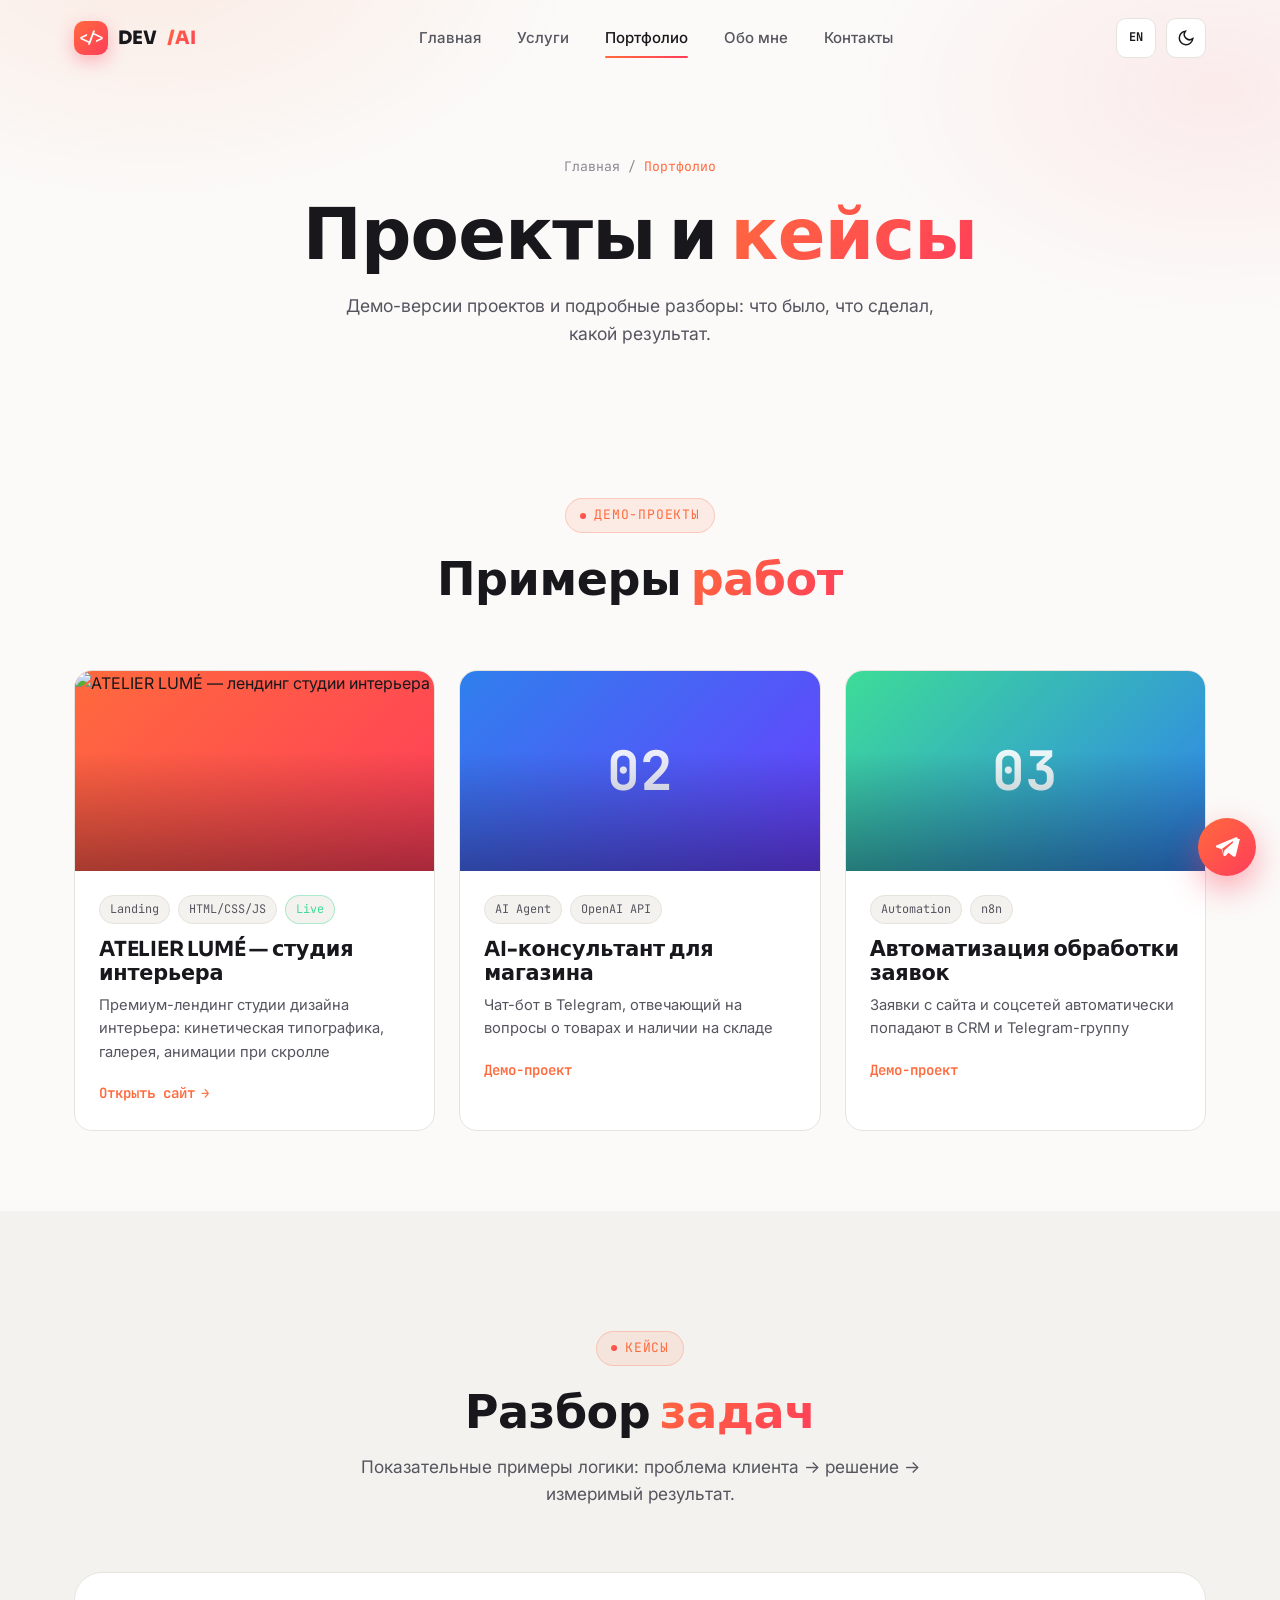
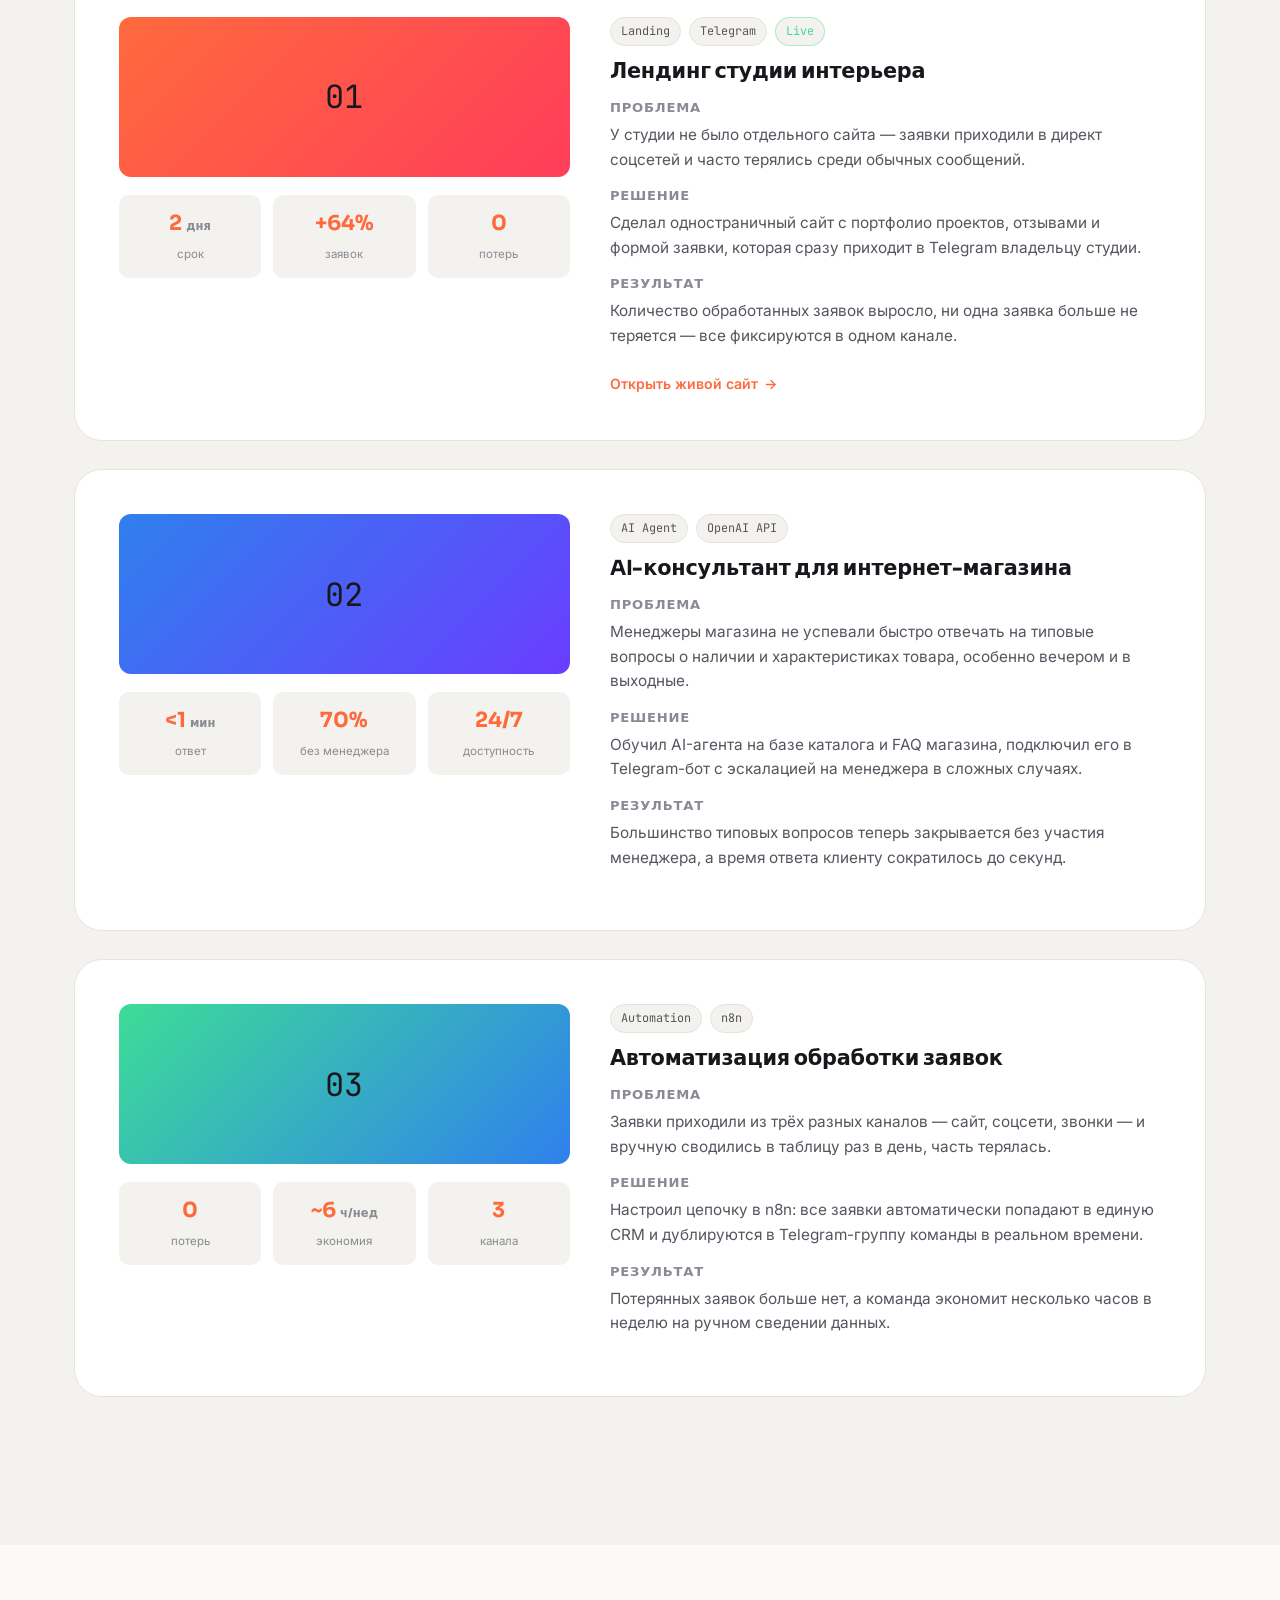
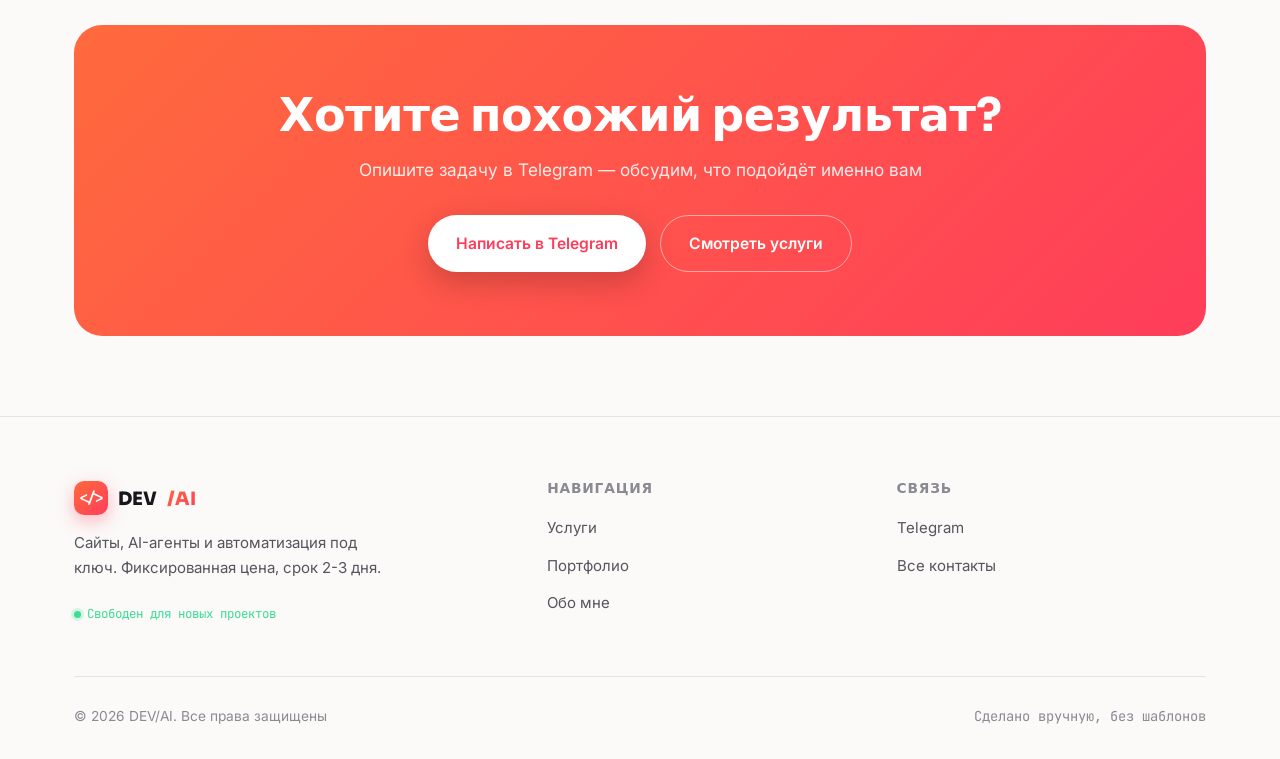
==== commit 59f40cd7: "Add files via upload" ====
--- a/portfolio.html
+++ b/portfolio.html
@@ -68,15 +68,17 @@
       <h2><span data-lang-block class="lang-ru">Примеры <span class="text-gradient">работ</span></span><span data-lang-block class="lang-en">Examples of <span class="text-gradient">work</span></span></h2>
     </div>
     <div class="grid-3">
-      <div class="portfolio-card" data-reveal>
-        <div class="portfolio-thumb thumb-1"><span class="glyph">01</span></div>
+      <a href="https://draxblue.github.io/site1/" target="_blank" rel="noopener noreferrer" class="portfolio-card" data-reveal style="display:block">
+        <div class="portfolio-thumb thumb-1">
+          <img src="https://images.unsplash.com/photo-1600607687939-ce8a6c25118c?auto=format&fit=crop&w=800&q=80" alt="ATELIER LUMÉ — лендинг студии интерьера" loading="lazy" style="position:absolute;inset:0;width:100%;height:100%;object-fit:cover">
+        </div>
         <div class="portfolio-body">
-          <div class="tag-row"><span class="tag">Landing</span><span class="tag">HTML/CSS/JS</span></div>
-          <h3><span data-lang-block class="lang-ru">Лендинг студии интерьера</span><span data-lang-block class="lang-en">Interior studio landing</span></h3>
-          <p><span data-lang-block class="lang-ru">Продающая страница с каталогом проектов, отзывами и формой заявки</span><span data-lang-block class="lang-en">A conversion page with a project catalog, reviews and a lead form</span></p>
-          <span class="portfolio-link mono"><span data-lang-block class="lang-ru">Демо-проект</span><span data-lang-block class="lang-en">Demo project</span></span>
-        </div>
-      </div>
+          <div class="tag-row"><span class="tag">Landing</span><span class="tag">HTML/CSS/JS</span><span class="tag" style="color:var(--success);border-color:rgba(61,220,151,.4)">Live</span></div>
+          <h3>ATELIER LUMÉ <span data-lang-block class="lang-ru">— студия интерьера</span><span data-lang-block class="lang-en">— interior studio</span></h3>
+          <p><span data-lang-block class="lang-ru">Премиум-лендинг студии дизайна интерьера: кинетическая типографика, галерея, анимации при скролле</span><span data-lang-block class="lang-en">A premium interior design studio landing: kinetic typography, gallery, scroll animations</span></p>
+          <span class="portfolio-link mono"><span data-lang-block class="lang-ru">Открыть сайт</span><span data-lang-block class="lang-en">Open live site</span> →</span>
+        </div>
+      </a>
       <div class="portfolio-card" data-reveal>
         <div class="portfolio-thumb thumb-2"><span class="glyph">02</span></div>
         <div class="portfolio-body">
@@ -118,7 +120,7 @@
         </div>
       </div>
       <div>
-        <div class="tag-row"><span class="tag">Landing</span><span class="tag">Telegram</span></div>
+        <div class="tag-row"><span class="tag">Landing</span><span class="tag">Telegram</span><span class="tag" style="color:var(--success);border-color:rgba(61,220,151,.4)">Live</span></div>
         <h3 style="margin-bottom:16px"><span data-lang-block class="lang-ru">Лендинг студии интерьера</span><span data-lang-block class="lang-en">Interior studio landing</span></h3>
         <div class="case-block">
           <h4><span data-lang-block class="lang-ru">Проблема</span><span data-lang-block class="lang-en">Problem</span></h4>
@@ -132,6 +134,7 @@
           <h4><span data-lang-block class="lang-ru">Результат</span><span data-lang-block class="lang-en">Result</span></h4>
           <p><span data-lang-block class="lang-ru">Количество обработанных заявок выросло, ни одна заявка больше не теряется — все фиксируются в одном канале.</span><span data-lang-block class="lang-en">The number of processed leads grew, and none get lost anymore — everything lands in one channel.</span></p>
         </div>
+        <a href="https://draxblue.github.io/site1/" target="_blank" rel="noopener noreferrer" class="portfolio-link" style="margin-top:8px"><span data-lang-block class="lang-ru">Открыть живой сайт</span><span data-lang-block class="lang-en">Open live site</span> →</a>
       </div>
     </div>
 
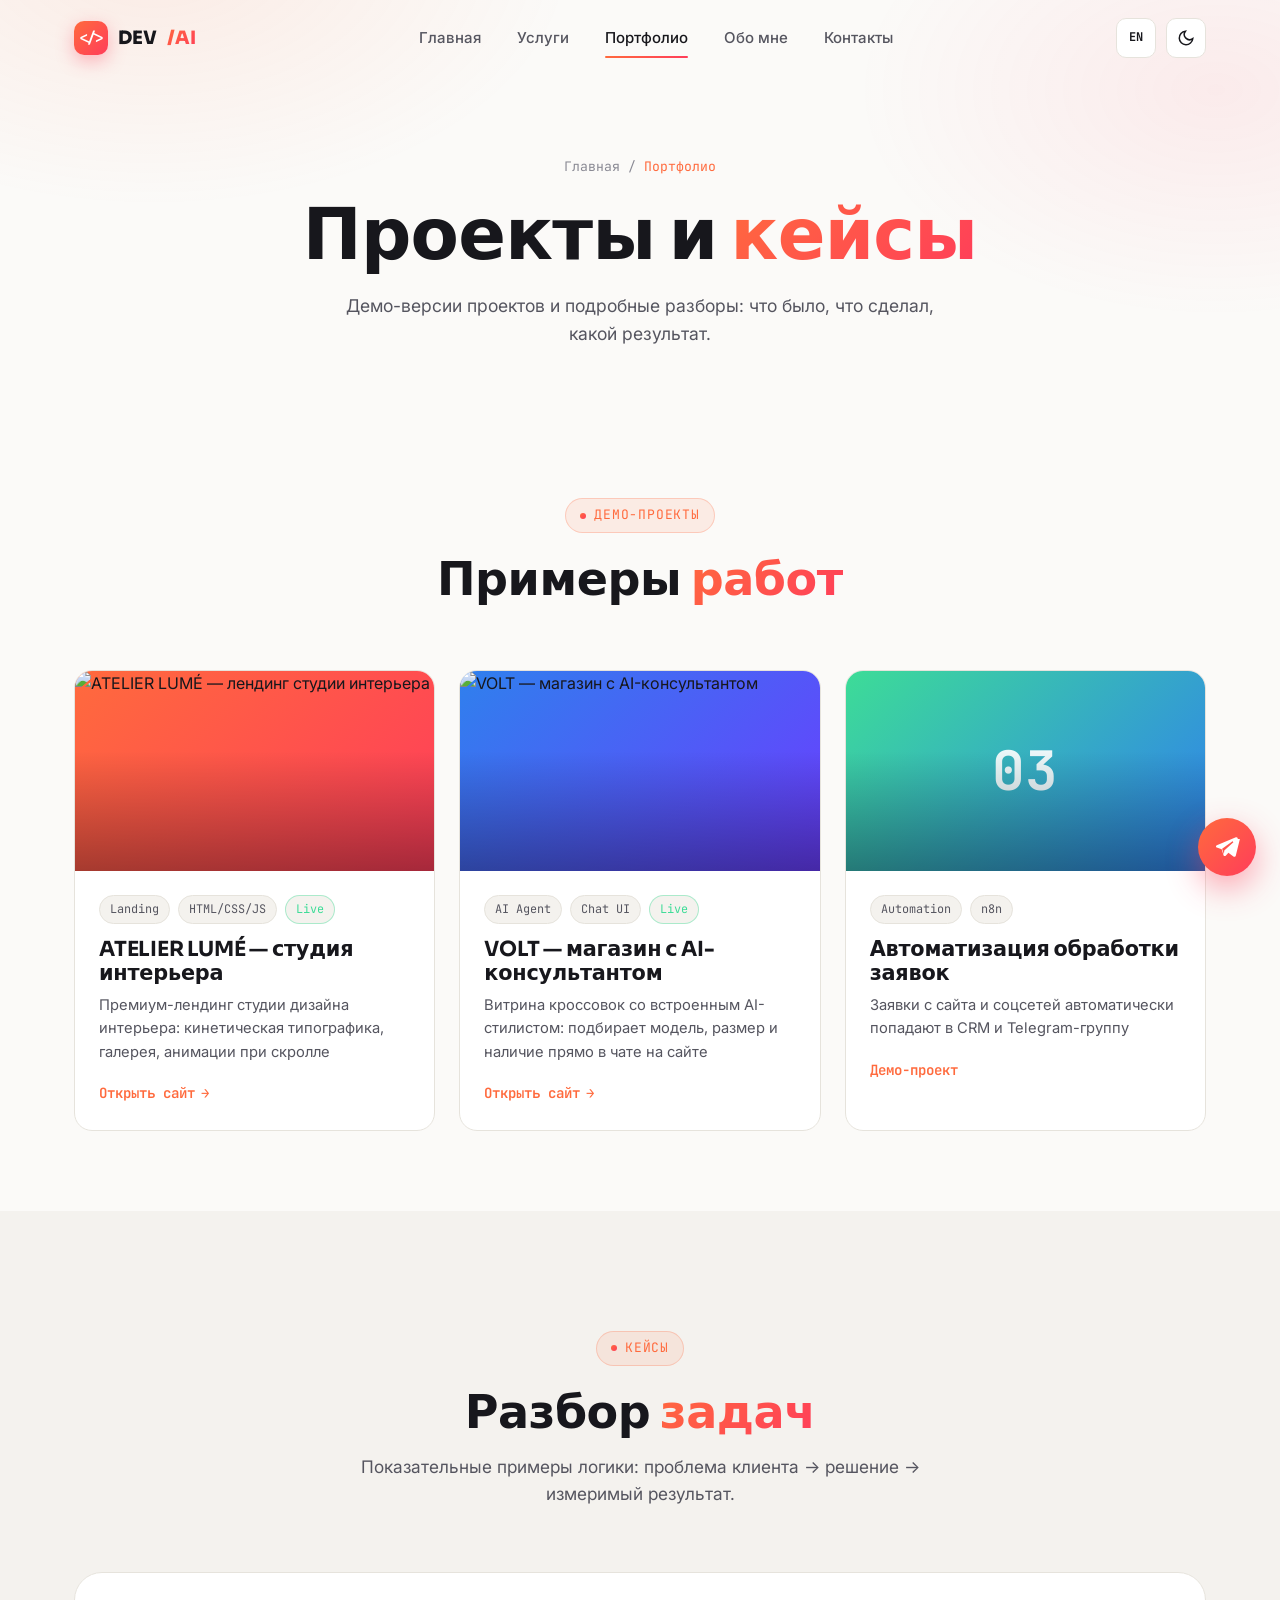
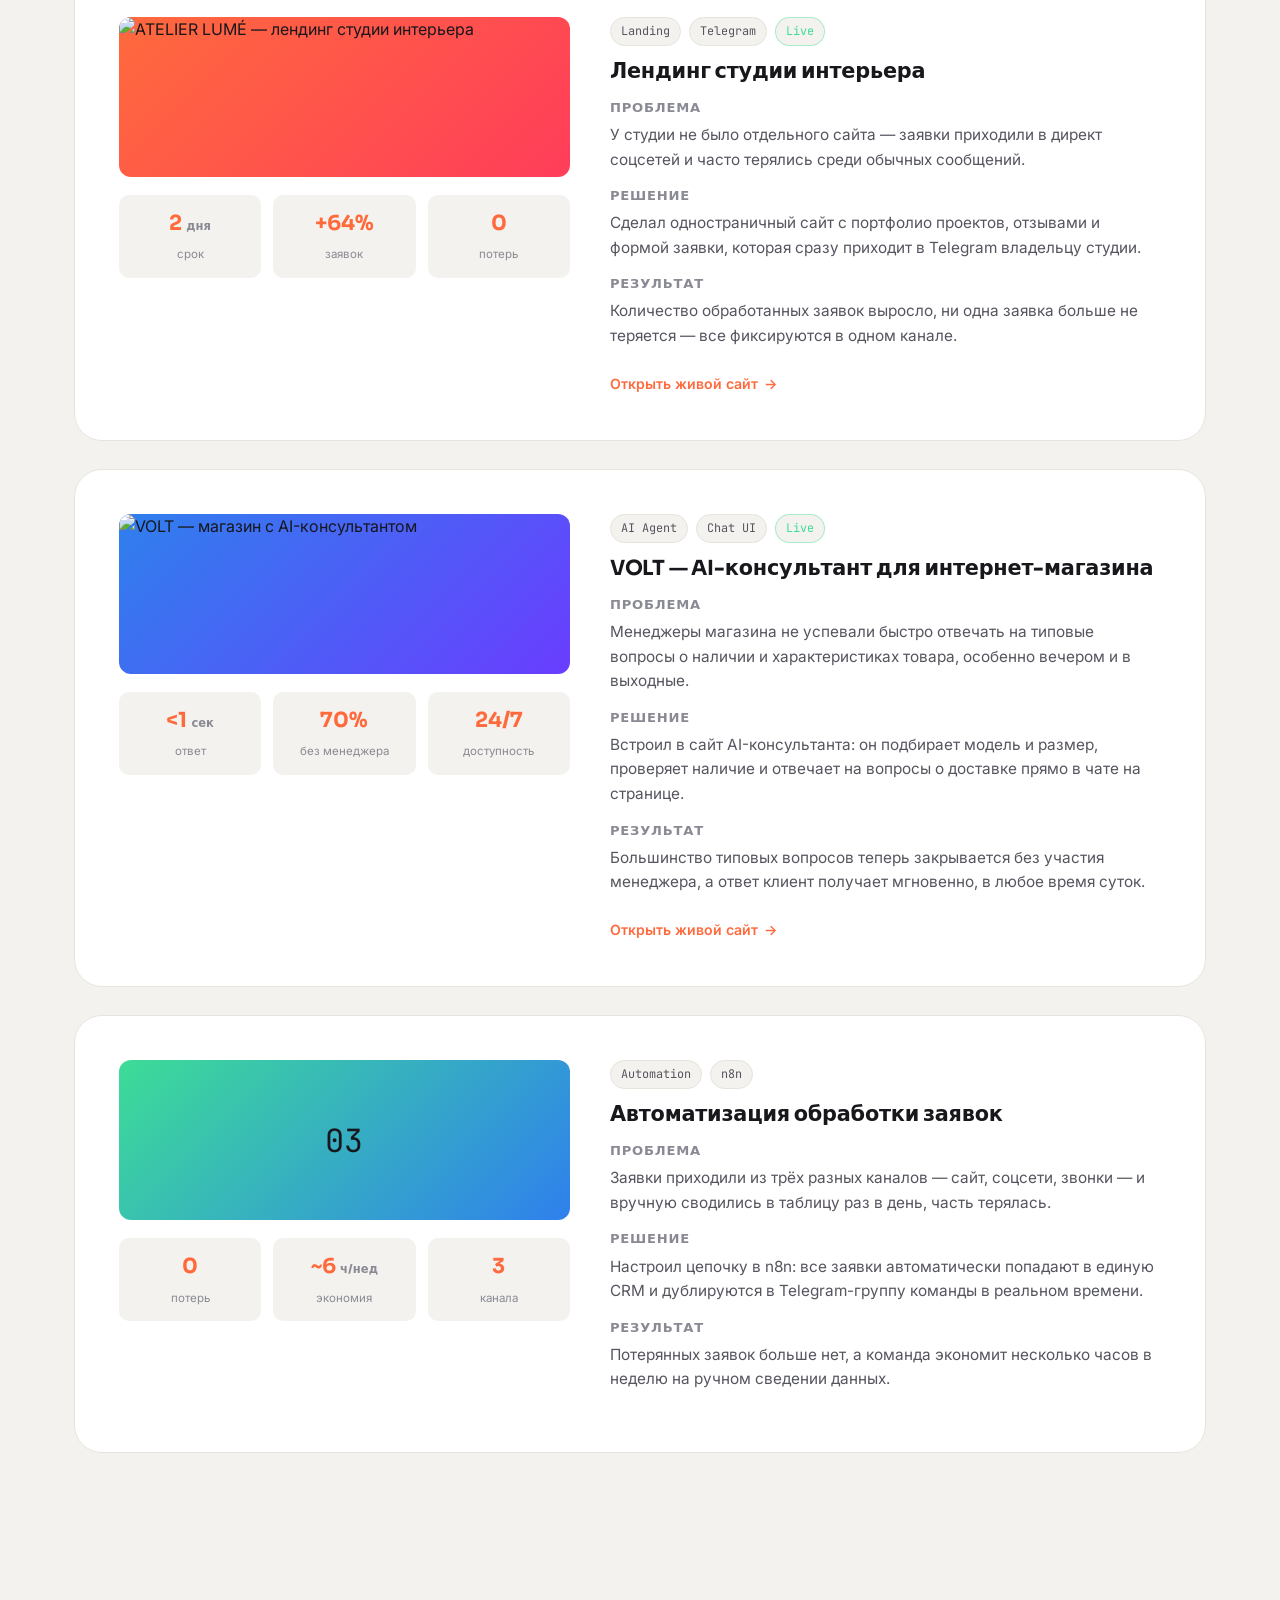
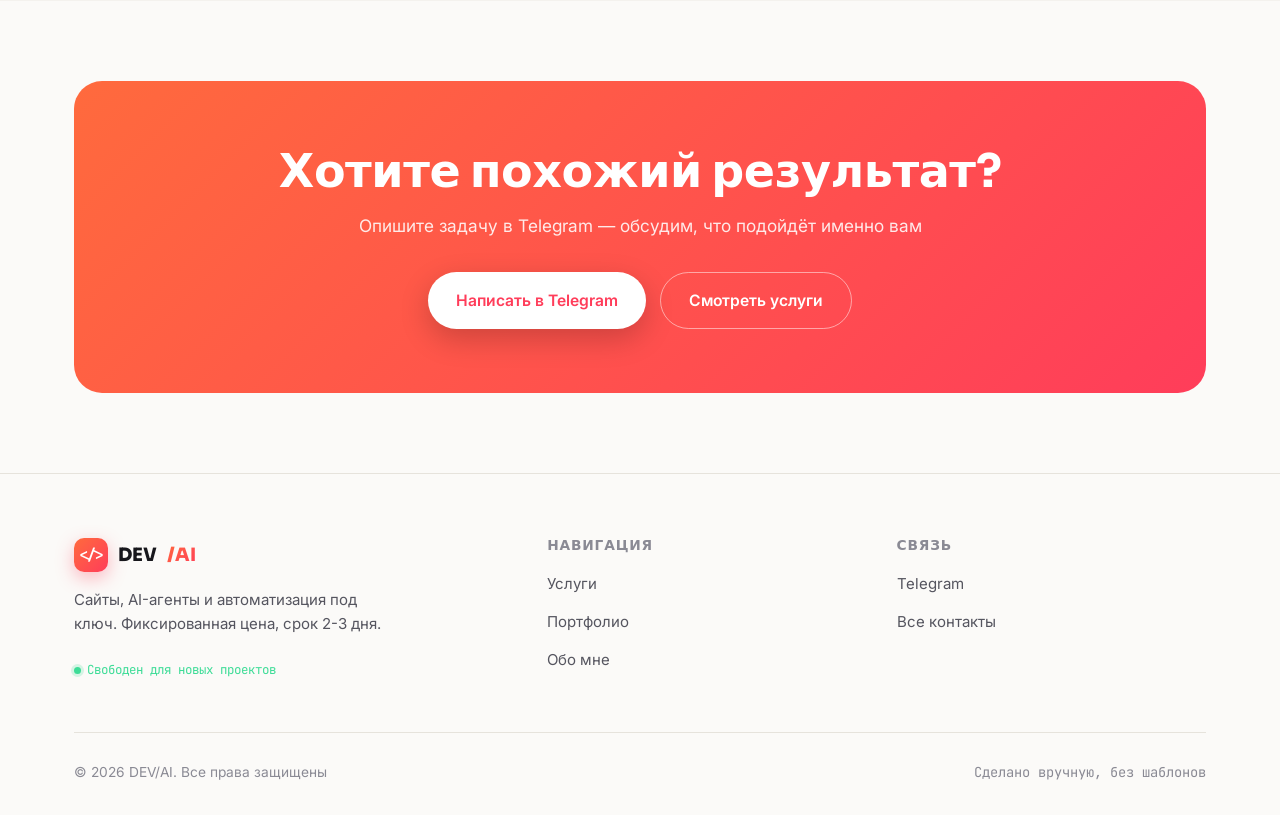
==== commit 14b45a1b: "Add files via upload" ====
--- a/portfolio.html
+++ b/portfolio.html
@@ -79,15 +79,17 @@
           <span class="portfolio-link mono"><span data-lang-block class="lang-ru">Открыть сайт</span><span data-lang-block class="lang-en">Open live site</span> →</span>
         </div>
       </a>
-      <div class="portfolio-card" data-reveal>
-        <div class="portfolio-thumb thumb-2"><span class="glyph">02</span></div>
+      <a href="https://draxblue.github.io/site2/" target="_blank" rel="noopener noreferrer" class="portfolio-card" data-reveal style="display:block">
+        <div class="portfolio-thumb thumb-2">
+          <img src="https://images.unsplash.com/photo-1552346154-21d32810aba3?auto=format&fit=crop&w=800&q=80" alt="VOLT — магазин с AI-консультантом" loading="lazy" style="position:absolute;inset:0;width:100%;height:100%;object-fit:cover">
+        </div>
         <div class="portfolio-body">
-          <div class="tag-row"><span class="tag">AI Agent</span><span class="tag">OpenAI API</span></div>
-          <h3><span data-lang-block class="lang-ru">AI-консультант для магазина</span><span data-lang-block class="lang-en">AI consultant for a shop</span></h3>
-          <p><span data-lang-block class="lang-ru">Чат-бот в Telegram, отвечающий на вопросы о товарах и наличии на складе</span><span data-lang-block class="lang-en">A Telegram chatbot answering product and stock questions</span></p>
-          <span class="portfolio-link mono"><span data-lang-block class="lang-ru">Демо-проект</span><span data-lang-block class="lang-en">Demo project</span></span>
-        </div>
-      </div>
+          <div class="tag-row"><span class="tag">AI Agent</span><span class="tag">Chat UI</span><span class="tag" style="color:var(--success);border-color:rgba(61,220,151,.4)">Live</span></div>
+          <h3>VOLT <span data-lang-block class="lang-ru">— магазин с AI-консультантом</span><span data-lang-block class="lang-en">— store with an AI consultant</span></h3>
+          <p><span data-lang-block class="lang-ru">Витрина кроссовок со встроенным AI-стилистом: подбирает модель, размер и наличие прямо в чате на сайте</span><span data-lang-block class="lang-en">A sneaker store with a built-in AI stylist that recommends models, sizes and stock right in the on-site chat</span></p>
+          <span class="portfolio-link mono"><span data-lang-block class="lang-ru">Открыть сайт</span><span data-lang-block class="lang-en">Open live site</span> →</span>
+        </div>
+      </a>
       <div class="portfolio-card" data-reveal>
         <div class="portfolio-thumb thumb-3"><span class="glyph">03</span></div>
         <div class="portfolio-body">
@@ -112,7 +114,9 @@
 
     <div class="case" data-reveal>
       <div class="case-meta">
-        <div class="case-thumb thumb-1"><span class="glyph mono" style="font-size:2rem">01</span></div>
+        <div class="case-thumb thumb-1" style="overflow:hidden;position:relative">
+          <img src="https://images.unsplash.com/photo-1600607687939-ce8a6c25118c?auto=format&fit=crop&w=800&q=80" alt="ATELIER LUMÉ — лендинг студии интерьера" loading="lazy" style="position:absolute;inset:0;width:100%;height:100%;object-fit:cover">
+        </div>
         <div class="case-stats">
           <div><strong>2 <span data-lang-block class="lang-ru">дня</span><span data-lang-block class="lang-en">days</span></strong><span><span data-lang-block class="lang-ru">срок</span><span data-lang-block class="lang-en">timeline</span></span></div>
           <div><strong>+64%</strong><span><span data-lang-block class="lang-ru">заявок</span><span data-lang-block class="lang-en">leads</span></span></div>
@@ -140,28 +144,31 @@
 
     <div class="case" data-reveal>
       <div class="case-meta">
-        <div class="case-thumb thumb-2"><span class="glyph mono" style="font-size:2rem">02</span></div>
+        <div class="case-thumb thumb-2" style="overflow:hidden;position:relative">
+          <img src="https://images.unsplash.com/photo-1552346154-21d32810aba3?auto=format&fit=crop&w=800&q=80" alt="VOLT — магазин с AI-консультантом" loading="lazy" style="position:absolute;inset:0;width:100%;height:100%;object-fit:cover">
+        </div>
         <div class="case-stats">
-          <div><strong>&lt;1 <span data-lang-block class="lang-ru">мин</span><span data-lang-block class="lang-en">min</span></strong><span><span data-lang-block class="lang-ru">ответ</span><span data-lang-block class="lang-en">response</span></span></div>
+          <div><strong>&lt;1 <span data-lang-block class="lang-ru">сек</span><span data-lang-block class="lang-en">sec</span></strong><span><span data-lang-block class="lang-ru">ответ</span><span data-lang-block class="lang-en">response</span></span></div>
           <div><strong>70%</strong><span><span data-lang-block class="lang-ru">без менеджера</span><span data-lang-block class="lang-en">no agent needed</span></span></div>
           <div><strong>24/7</strong><span><span data-lang-block class="lang-ru">доступность</span><span data-lang-block class="lang-en">availability</span></span></div>
         </div>
       </div>
       <div>
-        <div class="tag-row"><span class="tag">AI Agent</span><span class="tag">OpenAI API</span></div>
-        <h3 style="margin-bottom:16px"><span data-lang-block class="lang-ru">AI-консультант для интернет-магазина</span><span data-lang-block class="lang-en">AI consultant for an online shop</span></h3>
+        <div class="tag-row"><span class="tag">AI Agent</span><span class="tag">Chat UI</span><span class="tag" style="color:var(--success);border-color:rgba(61,220,151,.4)">Live</span></div>
+        <h3 style="margin-bottom:16px">VOLT <span data-lang-block class="lang-ru">— AI-консультант для интернет-магазина</span><span data-lang-block class="lang-en">— AI consultant for an online shop</span></h3>
         <div class="case-block">
           <h4><span data-lang-block class="lang-ru">Проблема</span><span data-lang-block class="lang-en">Problem</span></h4>
           <p><span data-lang-block class="lang-ru">Менеджеры магазина не успевали быстро отвечать на типовые вопросы о наличии и характеристиках товара, особенно вечером и в выходные.</span><span data-lang-block class="lang-en">The shop's staff couldn't keep up with typical questions about stock and product specs, especially evenings and weekends.</span></p>
         </div>
         <div class="case-block">
           <h4><span data-lang-block class="lang-ru">Решение</span><span data-lang-block class="lang-en">Solution</span></h4>
-          <p><span data-lang-block class="lang-ru">Обучил AI-агента на базе каталога и FAQ магазина, подключил его в Telegram-бот с эскалацией на менеджера в сложных случаях.</span><span data-lang-block class="lang-en">Trained an AI agent on the shop's catalog and FAQ, connected it to a Telegram bot with escalation to a human for edge cases.</span></p>
+          <p><span data-lang-block class="lang-ru">Встроил в сайт AI-консультанта: он подбирает модель и размер, проверяет наличие и отвечает на вопросы о доставке прямо в чате на странице.</span><span data-lang-block class="lang-en">Built an AI consultant right into the site: it recommends models and sizes, checks stock and answers delivery questions directly in the on-page chat.</span></p>
         </div>
         <div class="case-block">
           <h4><span data-lang-block class="lang-ru">Результат</span><span data-lang-block class="lang-en">Result</span></h4>
-          <p><span data-lang-block class="lang-ru">Большинство типовых вопросов теперь закрывается без участия менеджера, а время ответа клиенту сократилось до секунд.</span><span data-lang-block class="lang-en">Most routine questions are now handled without a human, and reply time dropped to seconds.</span></p>
-        </div>
+          <p><span data-lang-block class="lang-ru">Большинство типовых вопросов теперь закрывается без участия менеджера, а ответ клиент получает мгновенно, в любое время суток.</span><span data-lang-block class="lang-en">Most routine questions are now handled without a human, and customers get an instant reply around the clock.</span></p>
+        </div>
+        <a href="https://draxblue.github.io/site2/" target="_blank" rel="noopener noreferrer" class="portfolio-link" style="margin-top:8px"><span data-lang-block class="lang-ru">Открыть живой сайт</span><span data-lang-block class="lang-en">Open live site</span> →</a>
       </div>
     </div>
 
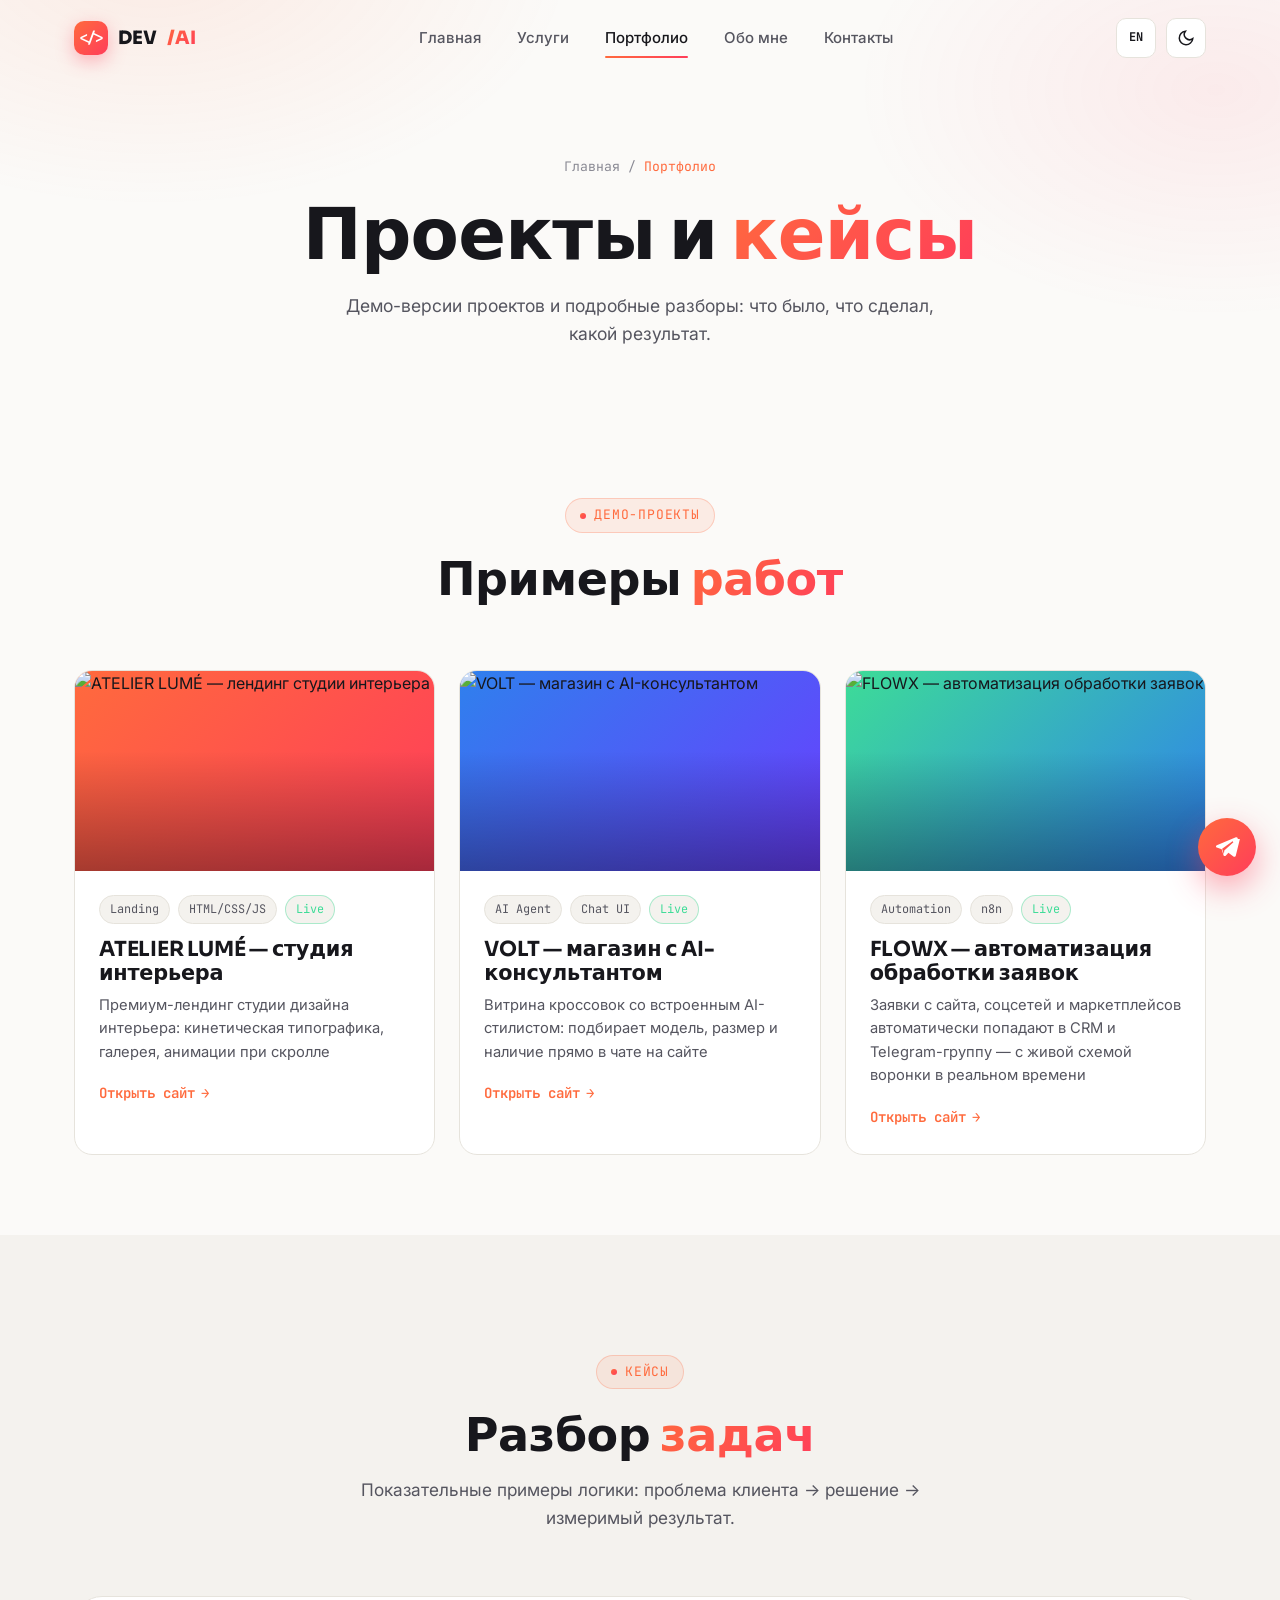
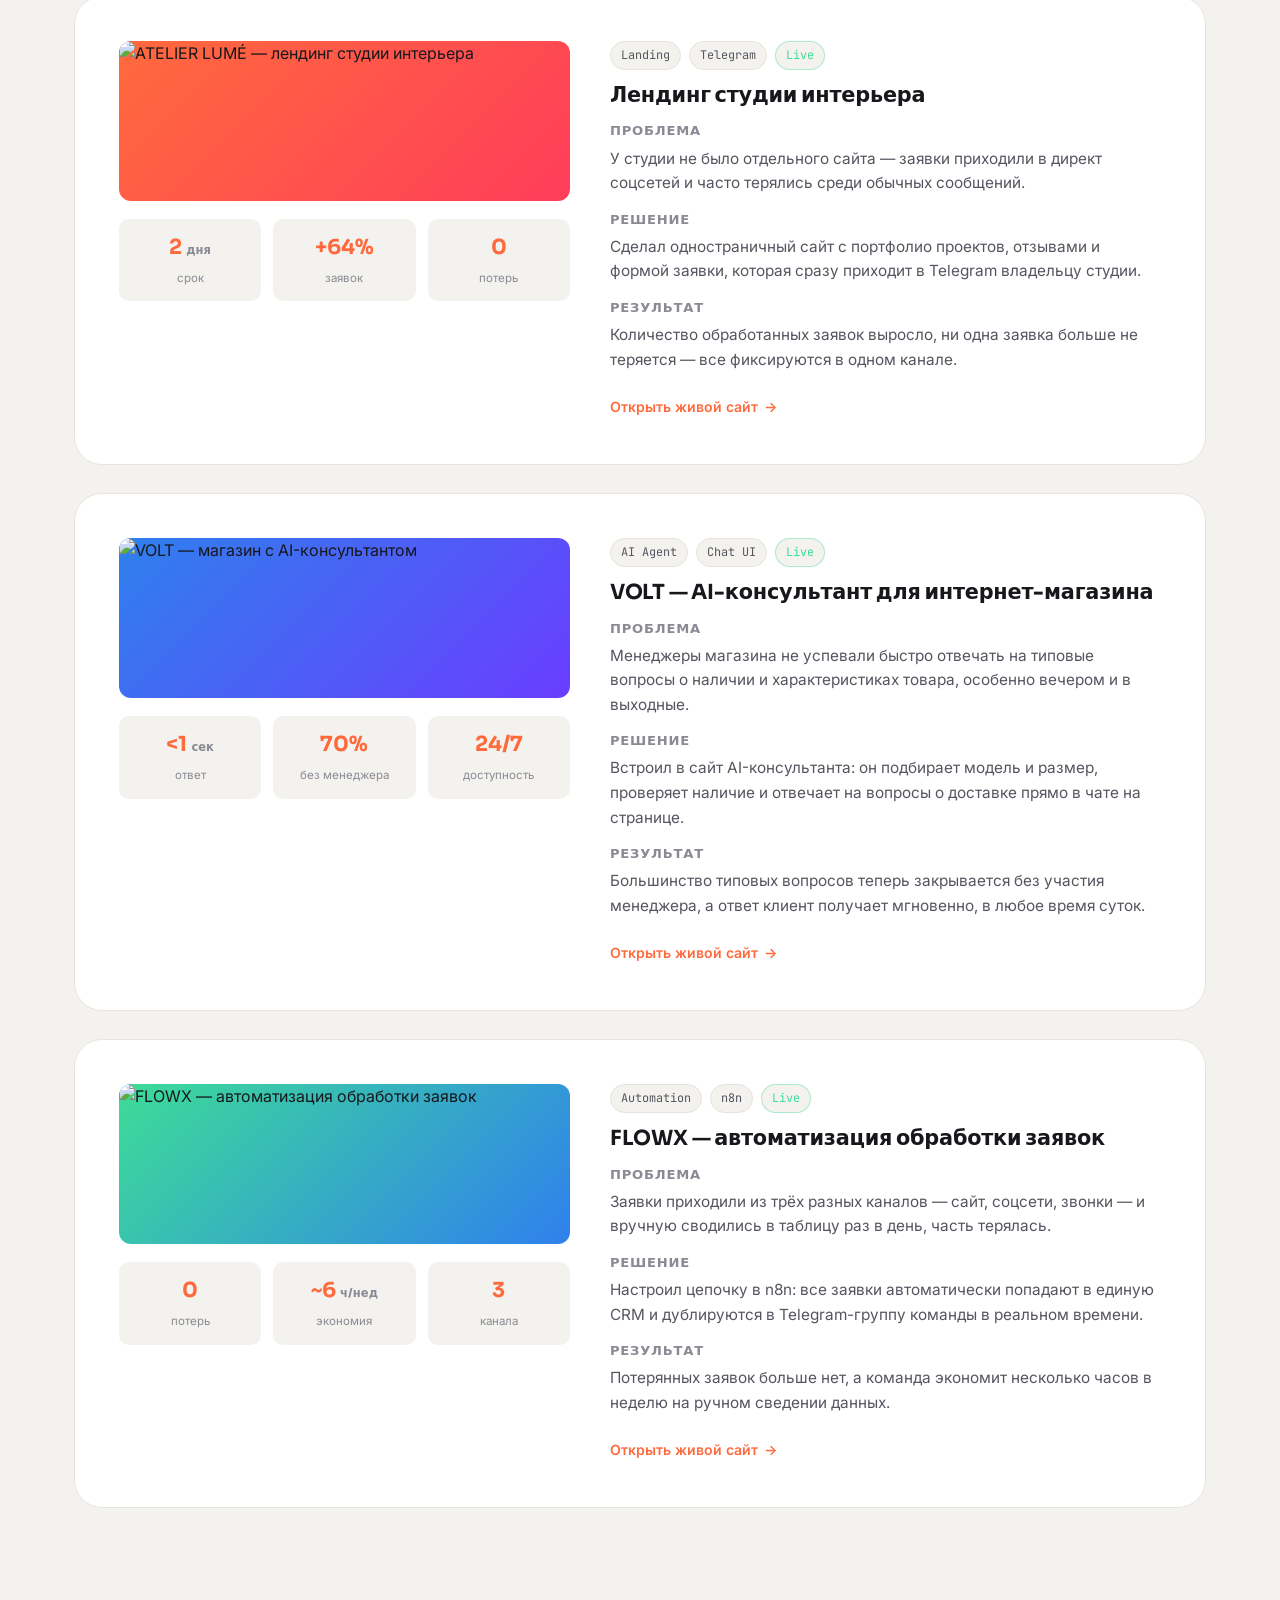
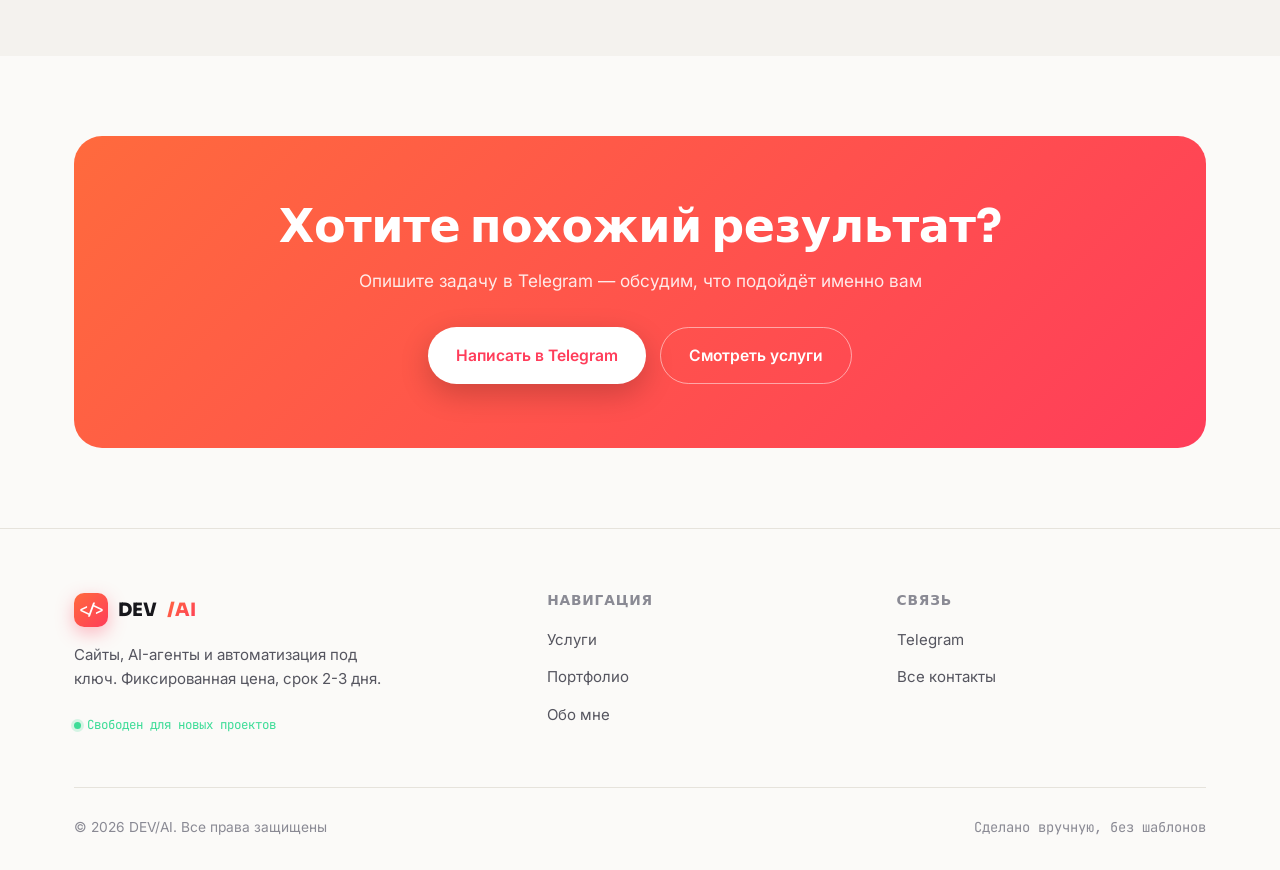
==== commit cbd22fae: "Add files via upload" ====
--- a/portfolio.html
+++ b/portfolio.html
@@ -90,15 +90,17 @@
           <span class="portfolio-link mono"><span data-lang-block class="lang-ru">Открыть сайт</span><span data-lang-block class="lang-en">Open live site</span> →</span>
         </div>
       </a>
-      <div class="portfolio-card" data-reveal>
-        <div class="portfolio-thumb thumb-3"><span class="glyph">03</span></div>
+      <a href="https://draxblue.github.io/site3/" target="_blank" rel="noopener noreferrer" class="portfolio-card" data-reveal style="display:block">
+        <div class="portfolio-thumb thumb-3">
+          <img src="https://images.unsplash.com/photo-1558494949-ef010cbdcc31?auto=format&fit=crop&w=800&q=80" alt="FLOWX — автоматизация обработки заявок" loading="lazy" style="position:absolute;inset:0;width:100%;height:100%;object-fit:cover">
+        </div>
         <div class="portfolio-body">
-          <div class="tag-row"><span class="tag">Automation</span><span class="tag">n8n</span></div>
-          <h3><span data-lang-block class="lang-ru">Автоматизация обработки заявок</span><span data-lang-block class="lang-en">Lead processing automation</span></h3>
-          <p><span data-lang-block class="lang-ru">Заявки с сайта и соцсетей автоматически попадают в CRM и Telegram-группу</span><span data-lang-block class="lang-en">Leads from the site and social media flow automatically into CRM and a Telegram group</span></p>
-          <span class="portfolio-link mono"><span data-lang-block class="lang-ru">Демо-проект</span><span data-lang-block class="lang-en">Demo project</span></span>
-        </div>
-      </div>
+          <div class="tag-row"><span class="tag">Automation</span><span class="tag">n8n</span><span class="tag" style="color:var(--success);border-color:rgba(61,220,151,.4)">Live</span></div>
+          <h3>FLOWX <span data-lang-block class="lang-ru">— автоматизация обработки заявок</span><span data-lang-block class="lang-en">— lead processing automation</span></h3>
+          <p><span data-lang-block class="lang-ru">Заявки с сайта, соцсетей и маркетплейсов автоматически попадают в CRM и Telegram-группу — с живой схемой воронки в реальном времени</span><span data-lang-block class="lang-en">Leads from the site, social media and marketplaces flow automatically into CRM and a Telegram group — with a live real-time funnel diagram</span></p>
+          <span class="portfolio-link mono"><span data-lang-block class="lang-ru">Открыть сайт</span><span data-lang-block class="lang-en">Open live site</span> →</span>
+        </div>
+      </a>
     </div>
   </div>
 </section>
@@ -174,7 +176,9 @@
 
     <div class="case" data-reveal>
       <div class="case-meta">
-        <div class="case-thumb thumb-3"><span class="glyph mono" style="font-size:2rem">03</span></div>
+        <div class="case-thumb thumb-3" style="overflow:hidden;position:relative">
+          <img src="https://images.unsplash.com/photo-1558494949-ef010cbdcc31?auto=format&fit=crop&w=800&q=80" alt="FLOWX — автоматизация обработки заявок" loading="lazy" style="position:absolute;inset:0;width:100%;height:100%;object-fit:cover">
+        </div>
         <div class="case-stats">
           <div><strong>0</strong><span><span data-lang-block class="lang-ru">потерь</span><span data-lang-block class="lang-en">lost leads</span></span></div>
           <div><strong>~6 <span data-lang-block class="lang-ru">ч/нед</span><span data-lang-block class="lang-en">hrs/wk</span></strong><span><span data-lang-block class="lang-ru">экономия</span><span data-lang-block class="lang-en">saved</span></span></div>
@@ -182,8 +186,8 @@
         </div>
       </div>
       <div>
-        <div class="tag-row"><span class="tag">Automation</span><span class="tag">n8n</span></div>
-        <h3 style="margin-bottom:16px"><span data-lang-block class="lang-ru">Автоматизация обработки заявок</span><span data-lang-block class="lang-en">Lead processing automation</span></h3>
+        <div class="tag-row"><span class="tag">Automation</span><span class="tag">n8n</span><span class="tag" style="color:var(--success);border-color:rgba(61,220,151,.4)">Live</span></div>
+        <h3 style="margin-bottom:16px">FLOWX <span data-lang-block class="lang-ru">— автоматизация обработки заявок</span><span data-lang-block class="lang-en">— lead processing automation</span></h3>
         <div class="case-block">
           <h4><span data-lang-block class="lang-ru">Проблема</span><span data-lang-block class="lang-en">Problem</span></h4>
           <p><span data-lang-block class="lang-ru">Заявки приходили из трёх разных каналов — сайт, соцсети, звонки — и вручную сводились в таблицу раз в день, часть терялась.</span><span data-lang-block class="lang-en">Leads came in from three separate channels — website, social media, calls — and were manually compiled once a day, some got lost.</span></p>
@@ -196,6 +200,7 @@
           <h4><span data-lang-block class="lang-ru">Результат</span><span data-lang-block class="lang-en">Result</span></h4>
           <p><span data-lang-block class="lang-ru">Потерянных заявок больше нет, а команда экономит несколько часов в неделю на ручном сведении данных.</span><span data-lang-block class="lang-en">No more lost leads, and the team saves several hours a week on manual data entry.</span></p>
         </div>
+        <a href="https://draxblue.github.io/site3/" target="_blank" rel="noopener noreferrer" class="portfolio-link" style="margin-top:8px"><span data-lang-block class="lang-ru">Открыть живой сайт</span><span data-lang-block class="lang-en">Open live site</span> →</a>
       </div>
     </div>
 
